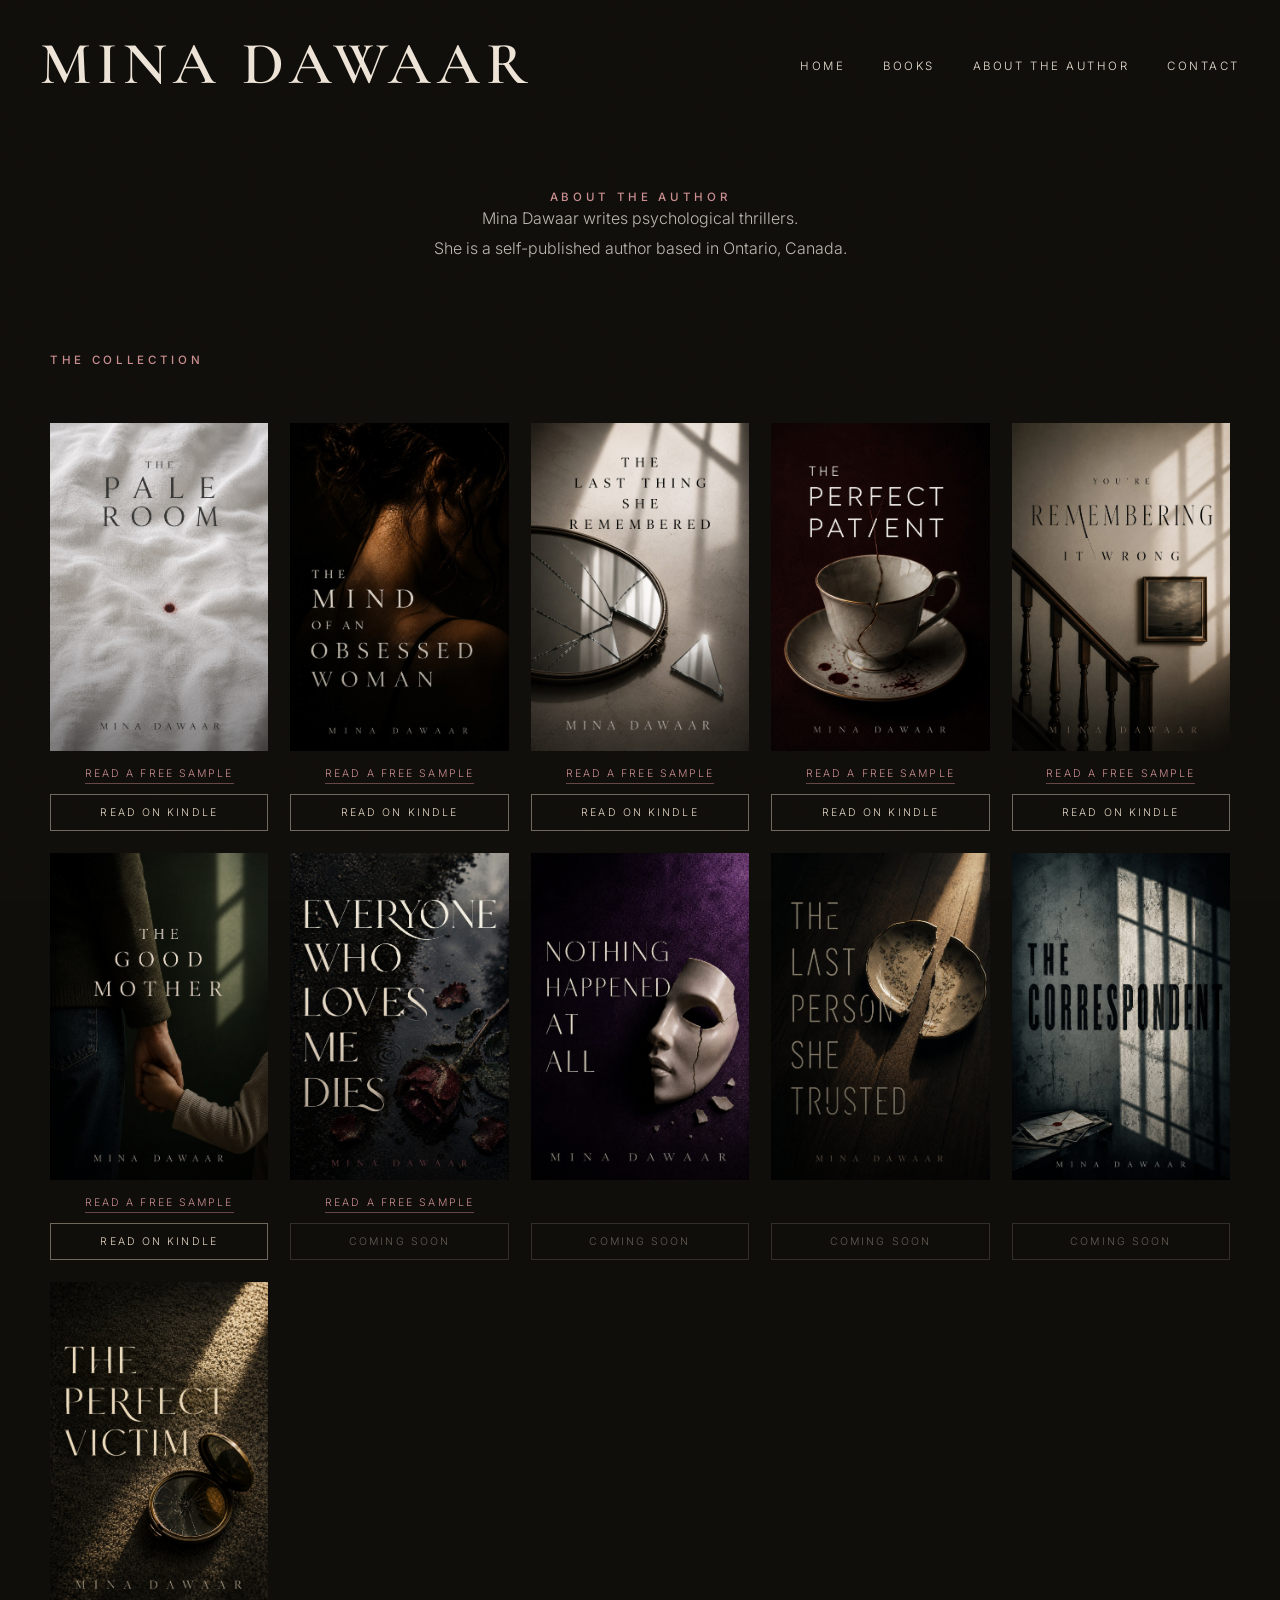
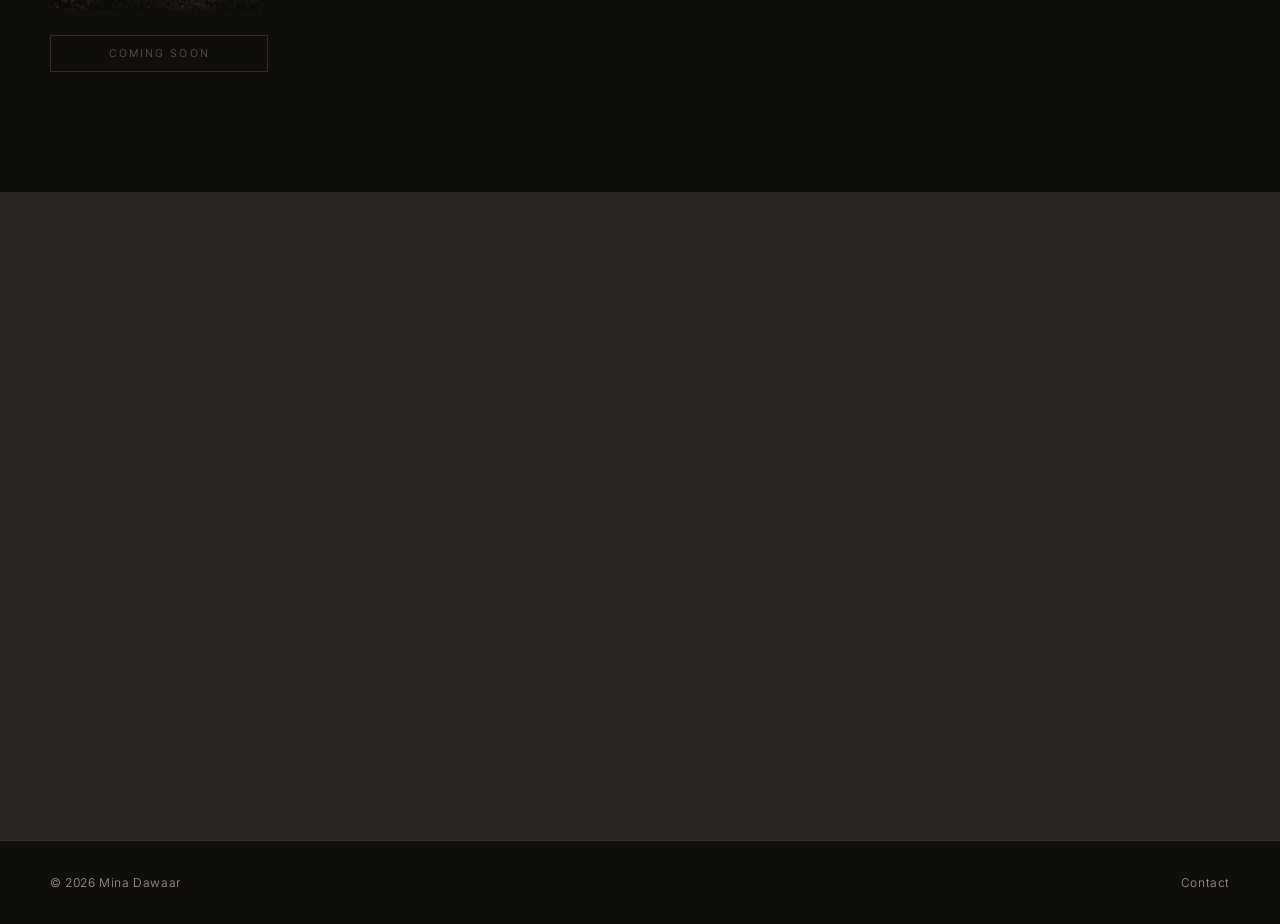
==== index.html @ c972fb3e "Add four coming-soon titles; keep the two gold covers apart at every width" ====
<!DOCTYPE html>
<html lang="en">
<head>
<meta charset="UTF-8">
<meta name="viewport" content="width=device-width, initial-scale=1.0">
<title>Mina Dawaar | Psychological Thriller Author, Ontario</title>
<meta name="description" content="Psychological thrillers and suspense by Mina Dawaar, based in Ontario, Canada. Read a free sample of every novel, on Kindle in the US and Canada.">
<meta name="robots" content="index, follow, max-snippet:-1, max-image-preview:large">
<link rel="canonical" href="https://www.minadawaar.com/">
<link rel="icon" type="image/png" href="favicon.png">
<meta name="geo.region" content="CA-ON">
<meta name="theme-color" content="#100E0B">

<meta property="og:type" content="website">
<meta property="og:site_name" content="Mina Dawaar">
<meta property="og:title" content="Mina Dawaar — Psychological Fiction">
<meta property="og:description" content="What happens when the mind becomes the least trustworthy place to live?">
<meta property="og:url" content="https://www.minadawaar.com/">
<meta property="og:locale" content="en_CA">
<meta property="og:locale:alternate" content="en_US">
<meta property="og:image" content="https://www.minadawaar.com/og-image.png">
<meta property="og:image:width" content="1200">
<meta property="og:image:height" content="630">

<meta name="twitter:card" content="summary_large_image">
<meta name="twitter:title" content="Mina Dawaar — Psychological Fiction">
<meta name="twitter:description" content="What happens when the mind becomes the least trustworthy place to live?">
<meta name="twitter:image" content="https://www.minadawaar.com/og-image.png">

<script type="application/ld+json">
{
  "@context": "https://schema.org",
  "@graph": [
    {
      "@type": "Person",
      "@id": "https://www.minadawaar.com/#author",
      "name": "Mina Dawaar",
      "url": "https://www.minadawaar.com/",
      "jobTitle": "Author",
      "description": "Mina Dawaar writes psychological thrillers. She is a self-published author based in Ontario, Canada.",
      "nationality": "Canadian",
      "homeLocation": {
        "@type": "Place",
        "name": "Ontario, Canada"
      },
      "workLocation": {
        "@type": "Place",
        "address": {
          "@type": "PostalAddress",
          "addressRegion": "Ontario",
          "addressCountry": "CA"
        }
      },
      "image": "https://www.minadawaar.com/og-image.png",
      "knowsAbout": [
        "Psychological fiction",
        "Literary suspense",
        "Domestic suspense"
      ],
      "address": {
        "@type": "PostalAddress",
        "addressRegion": "Ontario",
        "addressCountry": "CA"
      },
      "mainEntityOfPage": "https://www.minadawaar.com/"
    },
    {
      "@type": "WebSite",
      "@id": "https://www.minadawaar.com/#website",
      "name": "Mina Dawaar",
      "url": "https://www.minadawaar.com/",
      "author": {
        "@id": "https://www.minadawaar.com/#author"
      },
      "inLanguage": "en",
      "description": "The official site of Mina Dawaar, author of psychological thrillers and suspense, based in Ontario, Canada.",
      "publisher": {
        "@id": "https://www.minadawaar.com/#author"
      }
    },
    {
      "@type": "ItemList",
      "@id": "https://www.minadawaar.com/#collection",
      "name": "Novels by Mina Dawaar",
      "numberOfItems": 11,
      "itemListOrder": "https://schema.org/ItemListUnordered",
      "itemListElement": [
        {
          "@type": "ListItem",
          "position": 1,
          "item": {
            "@type": "Book",
            "name": "The Pale Room",
            "author": {
              "@id": "https://www.minadawaar.com/#author"
            },
            "genre": ["Psychological Thriller", "Suspense"],
            "inLanguage": "en",
            "image": "https://www.minadawaar.com/cover-pale-room.jpg",
            "@id": "https://www.minadawaar.com/pale-room.html",
            "url": "https://www.minadawaar.com/pale-room.html",
            "bookFormat": "https://schema.org/EBook",
            "offers": {
              "@type": "Offer",
              "url": "https://www.amazon.com/dp/B0H8XPJDCD",
              "price": "12.99",
              "priceCurrency": "USD",
              "availability": "https://schema.org/InStock",
    "eligibleRegion": [
      { "@type": "Country", "name": "US" },
      { "@type": "Country", "name": "CA" }
    ]
            },
            "workExample": {
              "@type": "Book",
              "@id": "https://www.minadawaar.com/sample-pale-room.html",
              "name": "The Pale Room: Free Sample",
              "url": "https://www.minadawaar.com/sample-pale-room.html",
              "isAccessibleForFree": true,
              "inLanguage": "en",
              "bookFormat": "https://schema.org/EBook"
            }
          }
        },
        {
          "@type": "ListItem",
          "position": 2,
          "item": {
            "@type": "Book",
            "name": "The Mind of an Obsessed Woman",
            "author": {
              "@id": "https://www.minadawaar.com/#author"
            },
            "genre": ["Psychological Thriller", "Suspense"],
            "inLanguage": "en",
            "image": "https://www.minadawaar.com/cover-mind-of-an-obsessed-woman.jpg",
            "url": "https://www.minadawaar.com/mind-of-an-obsessed-woman.html",
            "bookFormat": "https://schema.org/EBook",
            "offers": {
              "@type": "Offer",
              "url": "https://www.amazon.com/dp/B0HDKR1MTZ",
              "price": "12.99",
              "priceCurrency": "USD",
              "availability": "https://schema.org/InStock",
    "eligibleRegion": [
      { "@type": "Country", "name": "US" },
      { "@type": "Country", "name": "CA" }
    ]
            },
            "workExample": {
              "@type": "Book",
              "@id": "https://www.minadawaar.com/sample-mind-of-an-obsessed-woman.html",
              "name": "The Mind of an Obsessed Woman: Free Sample",
              "url": "https://www.minadawaar.com/sample-mind-of-an-obsessed-woman.html",
              "isAccessibleForFree": true,
              "inLanguage": "en",
              "bookFormat": "https://schema.org/EBook"
            },
            "@id": "https://www.minadawaar.com/mind-of-an-obsessed-woman.html"
          }
        },
        {
          "@type": "ListItem",
          "position": 3,
          "item": {
            "@type": "Book",
            "name": "The Last Thing She Remembered",
            "author": {
              "@id": "https://www.minadawaar.com/#author"
            },
            "genre": ["Psychological Thriller", "Suspense"],
            "inLanguage": "en",
            "image": "https://www.minadawaar.com/cover-last-thing-she-remembered.jpg",
            "@id": "https://www.minadawaar.com/last-thing-she-remembered.html",
            "url": "https://www.minadawaar.com/last-thing-she-remembered.html",
            "bookFormat": "https://schema.org/EBook",
            "offers": {
              "@type": "Offer",
              "url": "https://www.amazon.com/dp/B0HBZNNPG8",
              "price": "12.99",
              "priceCurrency": "USD",
              "availability": "https://schema.org/InStock",
    "eligibleRegion": [
      { "@type": "Country", "name": "US" },
      { "@type": "Country", "name": "CA" }
    ]
            },
            "workExample": {
              "@type": "Book",
              "@id": "https://www.minadawaar.com/sample-last-thing-she-remembered.html",
              "name": "The Last Thing She Remembered: Free Sample",
              "url": "https://www.minadawaar.com/sample-last-thing-she-remembered.html",
              "isAccessibleForFree": true,
              "inLanguage": "en",
              "bookFormat": "https://schema.org/EBook"
            }
          }
        },
        {
          "@type": "ListItem",
          "position": 4,
          "item": {
            "@type": "Book",
            "name": "The Perfect Patient",
            "author": {
              "@id": "https://www.minadawaar.com/#author"
            },
            "genre": ["Psychological Thriller", "Suspense"],
            "inLanguage": "en",
            "image": "https://www.minadawaar.com/cover-perfect-patient.jpg",
            "url": "https://www.minadawaar.com/sample-perfect-patient.html",
            "bookFormat": "https://schema.org/EBook",
            "offers": {
              "@type": "Offer",
              "url": "https://www.amazon.com/dp/B0HDY9771R",
              "price": "12.99",
              "priceCurrency": "USD",
              "availability": "https://schema.org/InStock",
    "eligibleRegion": [
      { "@type": "Country", "name": "US" },
      { "@type": "Country", "name": "CA" }
    ]
            },
            "workExample": {
              "@type": "Book",
              "name": "The Perfect Patient: Free Sample",
              "url": "https://www.minadawaar.com/sample-perfect-patient.html",
              "isAccessibleForFree": true,
              "inLanguage": "en",
              "bookFormat": "https://schema.org/EBook"
            },
            "@id": "https://www.minadawaar.com/sample-perfect-patient.html"
          }
        },
        {
          "@type": "ListItem",
          "position": 5,
          "item": {
            "@type": "Book",
            "name": "You're Remembering It Wrong",
            "author": {
              "@id": "https://www.minadawaar.com/#author"
            },
            "genre": ["Psychological Thriller", "Suspense"],
            "inLanguage": "en",
            "image": "https://www.minadawaar.com/cover-remembering-it-wrong.jpg",
            "url": "https://www.minadawaar.com/sample-remembering-it-wrong.html",
            "bookFormat": "https://schema.org/EBook",
            "offers": {
              "@type": "Offer",
              "url": "https://www.amazon.com/dp/B0HDV92RWH",
              "price": "12.99",
              "priceCurrency": "USD",
              "availability": "https://schema.org/InStock",
    "eligibleRegion": [
      { "@type": "Country", "name": "US" },
      { "@type": "Country", "name": "CA" }
    ]
            },
            "workExample": {
              "@type": "Book",
              "name": "You're Remembering It Wrong: Free Sample",
              "url": "https://www.minadawaar.com/sample-remembering-it-wrong.html",
              "isAccessibleForFree": true,
              "inLanguage": "en",
              "bookFormat": "https://schema.org/EBook"
            },
            "@id": "https://www.minadawaar.com/sample-remembering-it-wrong.html"
          }
        },
        {
          "@type": "ListItem",
          "position": 6,
          "item": {
            "@type": "Book",
            "name": "The Good Mother",
            "author": {
              "@id": "https://www.minadawaar.com/#author"
            },
            "genre": ["Psychological Thriller", "Suspense"],
            "inLanguage": "en",
            "image": "https://www.minadawaar.com/cover-good-mother.jpg",
            "url": "https://www.minadawaar.com/sample-good-mother.html",
            "bookFormat": "https://schema.org/EBook",
            "offers": {
              "@type": "Offer",
              "url": "https://www.amazon.com/dp/B0H7P4XV6W",
              "price": "12.99",
              "priceCurrency": "USD",
              "availability": "https://schema.org/InStock",
              "eligibleRegion": [
                { "@type": "Country", "name": "US" },
                { "@type": "Country", "name": "CA" }
              ]
            },
            "workExample": {
              "@type": "Book",
              "name": "The Good Mother: Free Sample",
              "url": "https://www.minadawaar.com/sample-good-mother.html",
              "isAccessibleForFree": true,
              "inLanguage": "en",
              "bookFormat": "https://schema.org/EBook"
            },
            "@id": "https://www.minadawaar.com/sample-good-mother.html"
          }
        },
        {
          "@type": "ListItem",
          "position": 7,
          "item": {
            "@type": "Book",
            "name": "Everyone Who Loves Me Dies",
            "author": {
              "@id": "https://www.minadawaar.com/#author"
            },
            "genre": ["Psychological Thriller", "Suspense"],
            "inLanguage": "en",
            "image": "https://www.minadawaar.com/cover-everyone-who-loves-me-dies.jpg",
            "url": "https://www.minadawaar.com/sample-everyone-who-loves-me-dies.html",
            "bookFormat": "https://schema.org/EBook",
            "workExample": {
              "@type": "Book",
              "name": "Everyone Who Loves Me Dies: Free Sample",
              "url": "https://www.minadawaar.com/sample-everyone-who-loves-me-dies.html",
              "isAccessibleForFree": true,
              "inLanguage": "en",
              "bookFormat": "https://schema.org/EBook"
            },
            "@id": "https://www.minadawaar.com/sample-everyone-who-loves-me-dies.html"
          }
        },
        {
          "@type": "ListItem",
          "position": 8,
          "item": {
            "@type": "Book",
            "name": "Nothing Happened at All",
            "author": {
              "@id": "https://www.minadawaar.com/#author"
            },
            "genre": ["Psychological Thriller", "Suspense"],
            "inLanguage": "en",
            "image": "https://www.minadawaar.com/cover-nothing-happened-at-all.jpg"
          }
        },
        {
          "@type": "ListItem",
          "position": 9,
          "item": {
            "@type": "Book",
            "name": "The Last Person She Trusted",
            "author": {
              "@id": "https://www.minadawaar.com/#author"
            },
            "genre": ["Psychological Thriller", "Suspense"],
            "inLanguage": "en",
            "image": "https://www.minadawaar.com/cover-last-person-she-trusted.jpg"
          }
        },
        {
          "@type": "ListItem",
          "position": 10,
          "item": {
            "@type": "Book",
            "name": "The Correspondent",
            "author": {
              "@id": "https://www.minadawaar.com/#author"
            },
            "genre": ["Psychological Thriller", "Suspense"],
            "inLanguage": "en",
            "image": "https://www.minadawaar.com/cover-correspondent.jpg"
          }
        },
        {
          "@type": "ListItem",
          "position": 11,
          "item": {
            "@type": "Book",
            "name": "The Perfect Victim",
            "author": {
              "@id": "https://www.minadawaar.com/#author"
            },
            "genre": ["Psychological Thriller", "Suspense"],
            "inLanguage": "en",
            "image": "https://www.minadawaar.com/cover-perfect-victim.jpg"
          }
        }
      ]
    }
  ]
}
</script>

<link rel="preload" as="image" href="hero-pale-room-texture.jpg">
<link rel="preload" as="image" href="cover-pale-room.jpg">
<link rel="stylesheet" href="style.css">
</head>
<body>
<div class="grain"></div>

<nav class="site-nav on-dark-top">
  <a href="#collection" class="nav-mark nav-mark-big">MINA DAWAAR</a>
  <ul class="nav-links">
    <li><a href="#collection">Home</a></li>
    <li><a href="#collection">Books</a></li>
    <li><a href="#about">About the Author</a></li>
    <li><a href="#contact">Contact</a></li>
  </ul>
  <button class="nav-toggle" aria-label="Open menu"><span></span></button>
</nav>

<h1 class="sr-only">Mina Dawaar — Psychological Fiction</h1>

<!-- ================= ABOUT ================= -->
<!-- ================= COLLECTION ================= -->
<section id="collection" class="collection">
  <div id="about" class="about-simple about-text on-dark reveal">
    <h2 class="eyebrow on-dark">About the Author</h2>
    <p class="bio-line">Mina Dawaar writes psychological thrillers.</p>
    <p class="bio-line">She is a self-published author based in Ontario, Canada.</p>
  </div>

  <div class="section-head reveal">
    <h2 class="eyebrow on-dark">The Collection</h2>
  </div>

  <div class="collection-grid">

    <div class="book-item reveal">
      <a href="sample-pale-room.html" class="book-card has-photo">
        <img src="cover-pale-room.jpg" alt="The Pale Room by Mina Dawaar" width="1023" height="1537">
      </a>
      <div class="card-actions">
        <a href="sample-pale-room.html" class="card-sample">Read a Free Sample</a>
        <a href="https://www.amazon.com/dp/B0H8XPJDCD" class="card-buy" target="_blank" rel="noopener">Read on Kindle</a>
      </div>
    </div>

    <div class="book-item reveal">
      <a href="sample-mind-of-an-obsessed-woman.html" class="book-card has-photo">
        <img loading="lazy" src="cover-mind-of-an-obsessed-woman.jpg" alt="The Mind of an Obsessed Woman by Mina Dawaar" width="1023" height="1537">
      </a>
      <div class="card-actions">
        <a href="sample-mind-of-an-obsessed-woman.html" class="card-sample">Read a Free Sample</a>
        <a href="https://www.amazon.com/dp/B0HDKR1MTZ" class="card-buy" target="_blank" rel="noopener">Read on Kindle</a>
      </div>
    </div>

    <div class="book-item reveal">
      <a href="sample-last-thing-she-remembered.html" class="book-card has-photo">
        <img loading="lazy" src="cover-last-thing-she-remembered.jpg" alt="The Last Thing She Remembered by Mina Dawaar" width="1024" height="1536">
      </a>
      <div class="card-actions">
        <a href="sample-last-thing-she-remembered.html" class="card-sample">Read a Free Sample</a>
        <a href="https://www.amazon.com/dp/B0HBZNNPG8" class="card-buy" target="_blank" rel="noopener">Read on Kindle</a>
      </div>
    </div>

    <div class="book-item reveal">
      <a href="sample-perfect-patient.html" class="book-card has-photo">
        <img loading="lazy" src="cover-perfect-patient.jpg" alt="The Perfect Patient by Mina Dawaar" width="1023" height="1537">
      </a>
      <div class="card-actions">
        <a href="sample-perfect-patient.html" class="card-sample">Read a Free Sample</a>
        <a href="https://www.amazon.com/dp/B0HDY9771R" class="card-buy" target="_blank" rel="noopener">Read on Kindle</a>
      </div>
    </div>

    <div class="book-item reveal">
      <a href="sample-remembering-it-wrong.html" class="book-card has-photo">
        <img loading="lazy" src="cover-remembering-it-wrong.jpg" alt="You&rsquo;re Remembering It Wrong by Mina Dawaar" width="1023" height="1537">
      </a>
      <div class="card-actions">
        <a href="sample-remembering-it-wrong.html" class="card-sample">Read a Free Sample</a>
        <a href="https://www.amazon.com/dp/B0HDV92RWH" class="card-buy" target="_blank" rel="noopener">Read on Kindle</a>
      </div>
    </div>

    <div class="book-item reveal">
      <a href="sample-good-mother.html" class="book-card has-photo">
        <img loading="lazy" src="cover-good-mother.jpg" alt="The Good Mother by Mina Dawaar" width="1023" height="1537">
      </a>
      <div class="card-actions">
        <a href="sample-good-mother.html" class="card-sample">Read a Free Sample</a>
        <a href="https://www.amazon.com/dp/B0H7P4XV6W" class="card-buy" target="_blank" rel="noopener">Read on Kindle</a>
      </div>
    </div>

    <div class="book-item reveal">
      <a href="sample-everyone-who-loves-me-dies.html" class="book-card has-photo">
        <img loading="lazy" src="cover-everyone-who-loves-me-dies.jpg" alt="Everyone Who Loves Me Dies by Mina Dawaar" width="1023" height="1537">
      </a>
      <div class="card-actions">
        <a href="sample-everyone-who-loves-me-dies.html" class="card-sample">Read a Free Sample</a>
        <span class="card-buy is-soon">Coming Soon</span>
      </div>
    </div>

    <div class="book-item reveal swap-b">
      <div class="book-card has-photo is-unreleased">
        <img loading="lazy" src="cover-nothing-happened-at-all.jpg" alt="Nothing Happened at All by Mina Dawaar" width="1023" height="1537">
      </div>
      <div class="card-actions">
        <span class="card-buy is-soon">Coming Soon</span>
      </div>
    </div>

    <div class="book-item reveal swap-a">
      <div class="book-card has-photo is-unreleased">
        <img loading="lazy" src="cover-last-person-she-trusted.jpg" alt="The Last Person She Trusted by Mina Dawaar" width="1023" height="1537">
      </div>
      <div class="card-actions">
        <span class="card-buy is-soon">Coming Soon</span>
      </div>
    </div>

    <div class="book-item reveal swap-c">
      <div class="book-card has-photo is-unreleased">
        <img loading="lazy" src="cover-correspondent.jpg" alt="The Correspondent by Mina Dawaar" width="1023" height="1537">
      </div>
      <div class="card-actions">
        <span class="card-buy is-soon">Coming Soon</span>
      </div>
    </div>

    <div class="book-item reveal swap-d">
      <div class="book-card has-photo is-unreleased">
        <img loading="lazy" src="cover-perfect-victim.jpg" alt="The Perfect Victim by Mina Dawaar" width="1023" height="1537">
      </div>
      <div class="card-actions">
        <span class="card-buy is-soon">Coming Soon</span>
      </div>
    </div>

  </div>
</section>


<!-- ================= STAY CLOSE / CONTACT ================= -->
<section id="contact" class="stay-close">
  <div class="stay-grid">

    <div class="stay-col reveal">
      <h2 class="eyebrow on-dark">Stay Close</h2>
      <p>Occasional letters. New releases. Early cover reveals. Behind-the-scenes glimpses into upcoming novels. No spam.</p>
      <form class="stay-form" action="https://formspree.io/f/xjgnavwo" method="POST">
        <input type="email" name="email" placeholder="Email address" autocomplete="email" required>
        <div class="stay-actions">
          <button type="submit" class="btn solid">Join the List</button>
        </div>
      </form>
      <p class="stay-confirm">You're on the list.</p>
    </div>

    <div class="stay-col reveal">
      <h2 class="eyebrow on-dark">Contact</h2>
      <p>This form is the only way to reach me. There is no email address, and no other channel.</p>
      <form class="contact-form" action="https://formspree.io/f/xjgnavwo" method="POST">
        <input type="text" name="name" placeholder="Name" autocomplete="name" required>
        <input type="email" name="email" placeholder="Email address" autocomplete="email" required>
        <textarea name="message" rows="4" placeholder="Message" required></textarea>
        <input type="hidden" name="_subject" value="Message from minadawaar.com">
        <input type="text" name="_gotcha" class="hp" tabindex="-1" autocomplete="off" aria-hidden="true">
        <div class="contact-actions">
          <button type="submit" class="btn solid">Send</button>
        </div>
      </form>
      <p class="contact-confirm">Message sent. Thank you.</p>
    </div>

  </div>
</section>

<!-- ================= FOOTER ================= -->
<footer class="site-footer">
  <div class="footer-inner">
    <span>© 2026 Mina Dawaar</span>
    <div class="footer-links">
      <a href="#contact">Contact</a>
    </div>
  </div>
</footer>

<script src="script.js"></script>
</body>
</html>
---- style.css ----
/* ==========================================================================
   MINA DAWAAR — house stylesheet
   A book has a light chapter and a dark chapter. This site reads the same way.
   ========================================================================== */

@import url('https://fonts.googleapis.com/css2?family=Cormorant+Garamond:ital,wght@0,400;0,500;0,600;1,400;1,500&family=Inter:wght@300;400;500;600&family=Petit+Formal+Script&display=swap');

:root{
  /* palette — retinted to match the reference mockup's sampled colors */
  --ivory:      #EDE3D6;
  --paper:      #F7F1E8;
  --bone:       #E2D5C2;
  --charcoal:   #2A2520;
  --soft-black: #100E0B;
  --burgundy:   #4A151A;
  --burgundy-deep: #2E0C0F;
  --ink:        #211D18;
  --ink-soft:   #4A4438;
  --rose-on-dark: #C98D8F;
  --line-on-light: rgba(33,29,24,0.14);
  --line-on-dark:  rgba(244,239,230,0.16);
  --ivory-soft: rgba(244,239,230,0.72);

  /* type */
  --f-display: 'Cormorant Garamond', Georgia, 'Times New Roman', serif;
  --f-body: 'Inter', -apple-system, BlinkMacSystemFont, sans-serif;
  --f-script: 'Petit Formal Script', cursive;

  --container: 1180px;
}

*{ box-sizing:border-box; }
html{ scroll-behavior:smooth; -webkit-text-size-adjust:100%; scroll-padding-top:104px; }
body{
  margin:0;
  background:var(--ivory);
  color:var(--ink);
  font-family:var(--f-body);
  font-weight:300;
  -webkit-font-smoothing:antialiased;
  overflow-x:hidden;
}
img{ max-width:100%; display:block; }
a{ color:inherit; text-decoration:none; }
button{ font-family:inherit; cursor:pointer; }
h1,h2,h3{ font-family:var(--f-display); font-weight:500; margin:0; }
p{ margin:0; }

/* film-grain, laid over everything at low opacity so light and dark
   sections share one skin rather than looking like flat color blocks */
.grain{
  pointer-events:none;
  position:fixed;
  inset:0;
  z-index:999;
  opacity:0.045;
  mix-blend-mode:overlay;
  background-image:url("data:image/svg+xml,%3Csvg xmlns='http://www.w3.org/2000/svg' width='180' height='180'%3E%3Cfilter id='n'%3E%3CfeTurbulence type='fractalNoise' baseFrequency='0.9' numOctaves='2' stitchTiles='stitch'/%3E%3C/filter%3E%3Crect width='100%25' height='100%25' filter='url(%23n)'/%3E%3C/svg%3E");
}

.container{ max-width:var(--container); margin:0 auto; padding:0 40px; }

.eyebrow{
  font-family:var(--f-body);
  font-size:11.5px;
  letter-spacing:0.32em;
  text-transform:uppercase;
  font-weight:500;
  color:var(--burgundy);
  margin:0;
}
.eyebrow.on-dark{ color:var(--rose-on-dark); }

/* ---------------------------------- nav ---------------------------------- */
.site-nav{
  position:fixed;
  top:0; left:0; right:0;
  z-index:500;
  display:flex;
  align-items:center;
  justify-content:space-between;
  padding:28px 40px;
  transition:padding .4s ease, background .4s ease, box-shadow .4s ease;
}
.site-nav.is-scrolled{
  padding:16px 40px;
  background:rgba(244,239,230,0.92);
  backdrop-filter:blur(6px);
  box-shadow:0 1px 0 var(--line-on-light);
}
.nav-toggle{ margin-left:24px; }
.nav-mark{
  font-family:var(--f-display);
  font-size:19px;
  letter-spacing:0.24em;
  font-weight:600;
  color:var(--burgundy);
  transition:color .4s ease;
  white-space:nowrap;
}
.site-nav.on-dark-top .nav-mark{ color:var(--ivory); }
.site-nav.on-dark-top.is-scrolled .nav-mark{ color:var(--burgundy); }
.nav-mark-big{ font-size:60px; letter-spacing:0.1em; }
.nav-links{
  display:flex;
  gap:38px;
  list-style:none;
  margin:0; padding:0;
}
.nav-links a{
  font-size:11.5px;
  letter-spacing:0.22em;
  text-transform:uppercase;
  color:var(--ink);
  position:relative;
  padding-bottom:4px;
  transition:color .4s ease;
}
.site-nav.on-dark-top .nav-links a{ color:var(--ivory); }
.site-nav.on-dark-top.is-scrolled .nav-links a{ color:var(--ink); }
.nav-links a::after{
  content:'';
  position:absolute; left:0; right:0; bottom:0;
  height:1px; background:var(--burgundy);
  transform:scaleX(0); transform-origin:left;
  transition:transform .35s ease;
}
.nav-links a:hover::after{ transform:scaleX(1); }
.nav-toggle{ display:none; background:none; border:0; width:44px; height:44px; position:relative; cursor:pointer; }
.nav-toggle span, .nav-toggle::before, .nav-toggle::after{
  content:''; position:absolute; left:50%; width:24px; height:1px; background:var(--ink); transform:translateX(-50%);
  transition:background .4s ease;
}
.nav-toggle::before{ top:16px; } .nav-toggle::after{ bottom:16px; }
.nav-toggle span{ top:50%; }
.site-nav.on-dark-top .nav-toggle span,
.site-nav.on-dark-top .nav-toggle::before,
.site-nav.on-dark-top .nav-toggle::after{ background:var(--ivory); }
.site-nav.on-dark-top.is-scrolled .nav-toggle span,
.site-nav.on-dark-top.is-scrolled .nav-toggle::before,
.site-nav.on-dark-top.is-scrolled .nav-toggle::after{ background:var(--ink); }

/* --------------------------------- hero ----------------------------------- */
.hero{
  min-height:100vh;
  display:flex;
  align-items:center;
  justify-content:center;
  text-align:center;
  position:relative;
  padding:160px 40px 120px;
  overflow:hidden;
  background:var(--ivory);
}
.hero-scene{
  position:absolute; inset:-6%;
  background-image:url('hero-pale-room-texture.jpg');
  background-size:cover;
  background-position:center;
  animation:heroDrift 44s ease-in-out infinite alternate;
  z-index:0;
}
@keyframes heroDrift{
  0%{ transform:scale(1) translate(0,0); }
  100%{ transform:scale(1.06) translate(-1.4%,-1%); }
}
.hero-spot{
  position:absolute; left:50%; top:56%;
  width:9px; height:9px; border-radius:50%;
  background:var(--burgundy);
  transform:translate(-50%,-50%) scale(0.4);
  opacity:0;
  box-shadow:0 0 14px 2px rgba(74,21,26,0.25);
  animation:heroSpotIn 2.2s ease-out 2.6s forwards;
  z-index:1;
}
@keyframes heroSpotIn{
  0%{ opacity:0; transform:translate(-50%,-50%) scale(0.4); }
  65%{ opacity:1; transform:translate(-50%,-50%) scale(1.15); }
  100%{ opacity:1; transform:translate(-50%,-50%) scale(1); }
}
.hero-inner{ position:relative; z-index:2; max-width:var(--container); margin:0 auto; width:100%; }
.hero-title{
  display:block;
  margin:0;
  font-family:var(--f-display); font-weight:500;
  font-size:clamp(40px,6.4vw,84px);
  letter-spacing:0.05em; text-transform:uppercase;
  color:var(--ink);
}
.hero-cta{
  position:absolute;
  left:50%; bottom:56px;
  transform:translateX(-50%);
  z-index:2;
}
.btn{
  display:inline-flex;
  align-items:center;
  gap:10px;
  padding:15px 30px;
  font-size:11.5px;
  letter-spacing:0.22em;
  text-transform:uppercase;
  font-weight:500;
  border:1px solid var(--ink);
  color:var(--ink);
  transition:background .3s ease, color .3s ease, border-color .3s ease;
}
.btn:hover{ background:var(--ink); color:var(--ivory); }
.btn.solid{ background:var(--burgundy); border-color:var(--burgundy); color:var(--paper); }
.btn.solid:hover{ background:var(--burgundy-deep); border-color:var(--burgundy-deep); color:var(--paper); }
.btn.on-dark{ border-color:var(--ivory-soft); color:var(--ivory); }

/* Outline buttons default to ink on ink, which disappears inside the dark book
   and reader panels. Anything unfilled in those sections gets the light edge. */
.book-intro .btn:not(.solid),
.end-page .btn:not(.solid){ border-color:var(--ivory-soft); color:var(--ivory); }
.book-intro .btn:not(.solid):hover,
.end-page .btn:not(.solid):hover{ background:var(--ivory); color:var(--soft-black); border-color:var(--ivory); }
.btn.on-dark:hover{ background:var(--ivory); color:var(--soft-black); }

.scroll-cue{
  position:absolute;
  left:50%;
  bottom:48px;
  transform:translateX(-50%);
  display:flex;
  flex-direction:column;
  align-items:center;
  gap:10px;
  font-size:10.5px;
  letter-spacing:0.28em;
  text-transform:uppercase;
  color:var(--ink-soft);
}
.scroll-cue .arrow{ animation:driftDown 2.6s ease-in-out infinite; }
@keyframes driftDown{ 0%,100%{ transform:translateY(0); opacity:.55; } 50%{ transform:translateY(7px); opacity:1; } }

/* ------------------------------ featured novel ----------------------------- */
.featured{
  background:var(--bone);
  padding:130px 40px;
  position:relative;
  overflow:hidden;
}
.featured-wordmark{
  position:absolute;
  left:50%;
  top:50%;
  transform:translate(-50%,-50%);
  writing-mode:horizontal-tb;
  font-family:var(--f-display);
  font-weight:600;
  font-size:clamp(60px,13vw,190px);
  letter-spacing:0.02em;
  text-transform:uppercase;
  color:transparent;
  -webkit-text-stroke:1.5px rgba(33,29,24,0.4);
  text-stroke:1.5px rgba(33,29,24,0.4);
  white-space:nowrap;
  line-height:1;
  pointer-events:none;
  z-index:0;
}
.featured-grid .book-cover{
  transform:rotate(-2.5deg);
  transition:transform .5s ease;
}
.featured-grid:hover .book-cover{ transform:rotate(-1deg) scale(1.01); }
.featured-grid{
  position:relative;
  z-index:1;
  max-width:var(--container);
  margin:0 auto;
  display:grid;
  grid-template-columns:1fr 0.82fr;
  gap:100px;
  align-items:center;
}
.featured-text h2{
  font-size:clamp(48px,6.4vw,88px);
  letter-spacing:0.01em;
  line-height:0.98;
  margin:14px 0 30px;
  color:var(--ink);
}
.featured-text p.hook{
  font-size:17px;
  line-height:1.8;
  color:var(--ink-soft);
  max-width:44ch;
  margin-bottom:38px;
}
.featured-actions{ display:flex; gap:16px; flex-wrap:wrap; }

.book-cover{
  aspect-ratio:2/3;
  position:relative;
  background:var(--paper);
  box-shadow:0 30px 60px -20px rgba(20,17,12,0.35), 0 2px 0 rgba(20,17,12,0.08);
  display:flex;
  flex-direction:column;
  justify-content:space-between;
  padding:11% 9%;
  overflow:hidden;
}
.book-cover .cover-eyebrow{
  font-size:10px; letter-spacing:0.3em; text-transform:uppercase; color:var(--ink-soft); text-align:center;
}
.book-cover .cover-title{
  font-family:var(--f-display);
  text-transform:uppercase;
  letter-spacing:0.09em;
  text-align:center;
  font-weight:500;
  line-height:1.18;
}
.book-cover .cover-author{
  text-align:center;
  font-size:11px;
  letter-spacing:0.3em;
  text-transform:uppercase;
  color:var(--ink-soft);
}
.cover-large .cover-title{ font-size:clamp(28px,3.4vw,40px); }

/* covers that use a real photographed image instead of the CSS mockup */
.book-cover.has-photo{ padding:0; }
.book-cover.has-photo img{ width:100%; height:100%; object-fit:cover; display:block; }
.book-card.has-photo{ padding:0; background:none; }
.book-card.has-photo img{ position:absolute; inset:0; width:100%; height:100%; object-fit:cover; z-index:0; }
.cover-mark{
  position:absolute;
  border-radius:50%;
  background:var(--burgundy);
  filter:blur(0.2px);
  z-index:2;
}

/* the ten covers — each a different quiet tone, none of them primary-colored */
.tone-a{ background:#EDE5D5; color:#241F19; }
.tone-b{ background:#31403D; color:#EAE2D2; }
.tone-c{ background:#4A4136; color:#EAE2D2; }
.tone-d{ background:#212832; color:#EAE2D2; }
.tone-e{ background:#393A2A; color:#EAE2D2; }
.tone-f{ background:#3B2123; color:#EAE2D2; }
.tone-g{ background:#26241E; color:#EAE2D2; }
.tone-a .cover-author, .tone-a .cover-eyebrow{ color:#5b5142; }
.tone-b .cover-author, .tone-b .cover-eyebrow,
.tone-c .cover-author, .tone-c .cover-eyebrow,
.tone-d .cover-author, .tone-d .cover-eyebrow,
.tone-e .cover-author, .tone-e .cover-eyebrow,
.tone-f .cover-author, .tone-f .cover-eyebrow,
.tone-g .cover-author, .tone-g .cover-eyebrow{ color:rgba(234,226,210,0.62); }

/* --------------------------------- collection ------------------------------- */
.collection{
  background:var(--soft-black);
  color:var(--ivory);
  padding:130px 40px 120px;
}
.section-head{ max-width:var(--container); margin:0 auto 56px; }
.collection-grid{
  max-width:var(--container);
  margin:0 auto;
  display:grid;
  grid-template-columns:repeat(5, 1fr);
  gap:22px;
}
.book-item{ display:flex; flex-direction:column; }
.book-card{
  position:relative;
  display:block;
  aspect-ratio:2/3;
  overflow:hidden;
  cursor:pointer;
  padding:14% 10%;
  display:flex;
  flex-direction:column;
  justify-content:space-between;
  transition:transform .5s cubic-bezier(.2,.7,.2,1);
}
.book-card:hover{ transform:translateY(-6px); }
.book-card .cover-title{ font-size:clamp(15px,1.5vw,19px); color:inherit; }
.book-card .cover-author{ color:inherit; opacity:.68; }
.book-card .card-face{ position:relative; z-index:2; height:100%; display:flex; flex-direction:column; justify-content:space-between; transition:opacity .4s ease, transform .4s ease; }
.book-card:hover .card-face{ opacity:0; transform:translateY(-6px); }
.book-card::before{
  content:''; position:absolute; inset:0; z-index:1;
  background:linear-gradient(180deg, rgba(0,0,0,0) 55%, rgba(0,0,0,0.38) 100%);
}
.collection-note{
  max-width:var(--container);
  margin:56px auto 0;
  font-family:var(--f-display);
  font-style:italic;
  font-size:16px;
  color:rgba(244,239,230,0.55);
}

/* mark variants — the one small wrong thing, one per cover */
.mark-dot{ width:7px; height:7px; }
.mark-thread{ width:1px; height:34px; border-radius:0; opacity:.85; }
.mark-fold{ width:18px; height:18px; border-radius:0; clip-path:polygon(100% 0, 0 0, 100% 100%); opacity:.55; }
.mark-tear{ width:10px; height:2px; border-radius:1px; }
.mark-crack{ width:1px; height:46px; border-radius:0; transform:rotate(11deg); }

/* -------------------------------- about ----------------------------------- */
.about{
  background:var(--ivory);
  padding:110px 40px;
  min-height:90vh;
  display:flex;
  align-items:center;
}
.about-simple{
  max-width:640px;
  margin:0 auto;
  text-align:center;
}
.about-simple.on-dark{ margin-top:60px; margin-bottom:90px; }
.about-simple .signature{ margin-top:6px; }
.about-simple.on-dark p{ color:rgba(244,239,230,0.75); }
.about-simple.on-dark .location{ color:rgba(244,239,230,0.55); }
.about-grid{
  max-width:var(--container);
  margin:0 auto;
  display:grid;
  grid-template-columns:0.78fr 1fr;
  gap:100px;
  align-items:center;
}
.about-panel{
  aspect-ratio:4/5;
  background:var(--bone);
  position:relative;
  overflow:hidden;
}
.about-text p{
  font-size:16px;
  line-height:1.85;
  color:var(--ink-soft);
  margin:0 auto 22px;
  max-width:48ch;
}
.about-text .lead-line{
  font-family:var(--f-display);
  font-size:clamp(24px,2.6vw,32px);
  color:var(--ink);
  line-height:1.35;
  margin:18px auto 30px;
  max-width:20ch;
}
.about-text .ask{
  font-family:var(--f-display);
  font-style:italic;
  font-size:19px;
  color:var(--ink);
  margin-bottom:30px;
}
.signature{
  font-family:var(--f-script);
  font-size:34px;
  color:var(--burgundy);
  margin-bottom:2px;
}
.about-text .location{
  font-size:12.5px;
  letter-spacing:0.1em;
  color:var(--ink-soft);
}

/* ------------------------------- stay close --------------------------------- */
.stay-close{
  background:var(--charcoal);
  color:var(--ivory);
}
.stay-grid{
  max-width:1060px;
  margin:0 auto;
  padding:90px 40px;
  display:grid;
  grid-template-columns:1fr 1fr;
  gap:0 70px;
  align-items:start;
}
.stay-col + .stay-col{
  border-left:1px solid var(--line-on-dark);
  padding-left:70px;
}
.stay-col p{
  font-size:16px;
  line-height:1.85;
  color:rgba(244,239,230,0.7);
  max-width:38ch;
  margin:20px 0 40px;
}
.stay-form{ display:flex; gap:0; }
.stay-form input{
  flex:1;
  min-width:0;
  background:transparent;
  border:none;
  border-bottom:1px solid var(--line-on-dark);
  color:var(--ivory);
  font-family:var(--f-body);
  font-size:15px;
  padding:14px 4px;
}
.stay-form input::placeholder{ color:rgba(244,239,230,0.4); }
.stay-form input:focus{ outline:none; border-color:var(--ivory); }
.stay-actions{ margin-top:26px; }
.stay-confirm{ font-size:13px; letter-spacing:0.08em; color:var(--rose-on-dark); margin-top:18px; display:none; }
.stay-panel{
  position:relative;
  background:
    repeating-linear-gradient(100deg, rgba(244,239,230,0.05) 0px, rgba(244,239,230,0.05) 1px, transparent 1px, transparent 26px),
    radial-gradient(ellipse 70% 60% at 30% 20%, rgba(244,239,230,0.10), transparent 60%),
    var(--soft-black);
  overflow:hidden;
}

/* --------------------------------- footer ----------------------------------- */
.site-footer{
  background:var(--soft-black);
  color:rgba(244,239,230,0.65);
  padding:34px 40px;
  border-top:1px solid var(--line-on-dark);
}
.footer-inner{
  max-width:var(--container);
  margin:0 auto;
  display:flex;
  align-items:center;
  justify-content:space-between;
  gap:20px;
  flex-wrap:wrap;
  font-size:12px;
  letter-spacing:0.05em;
}
.footer-links{ display:flex; gap:26px; list-style:none; margin:0; padding:0; flex-wrap:wrap; }
.footer-links a:hover{ color:var(--ivory); }
.footer-social{ display:flex; gap:16px; }
.footer-social a{
  width:30px; height:30px;
  display:flex; align-items:center; justify-content:center;
  border:1px solid var(--line-on-dark);
  border-radius:50%;
  transition:border-color .3s ease, color .3s ease;
}
.footer-social a:hover{ border-color:var(--ivory); color:var(--ivory); }
.footer-social svg{ width:13px; height:13px; }

/* ------------------------------ reveal-on-scroll ----------------------------- */
.reveal{ opacity:0; transform:translateY(22px); transition:opacity .8s ease, transform .8s ease; }
.reveal.is-visible{ opacity:1; transform:translateY(0); }

/* ------------------------------------ book page ------------------------------ */
.sr-only{
  position:absolute; width:1px; height:1px; padding:0; margin:-1px;
  overflow:hidden; clip:rect(0,0,0,0); white-space:nowrap; border:0;
}
.book-hero-banner{
  min-height:100vh;
  background-image:url('cover-pale-room.jpg');
  background-size:cover;
  background-position:center 15%;
  position:relative;
}

.book-intro{ background:var(--soft-black); padding:110px 40px; }
.book-intro-inner{ max-width:1060px; margin:0 auto; display:flex; gap:60px; align-items:center; }
.book-intro-text{ flex:1 1 auto; min-width:0; }
.book-intro-cover{ flex:0 0 300px; }
.book-intro-cover img{ width:100%; height:auto; display:block; border-radius:3px; box-shadow:0 24px 60px rgba(0,0,0,0.55); }
@media (max-width:820px){
  .book-intro-inner{ flex-direction:column; align-items:flex-start; gap:36px; }
  .book-intro-cover{ order:-1; flex:0 0 auto; max-width:220px; }
}
.back-link{
  font-size:11.5px;
  letter-spacing:0.2em;
  text-transform:uppercase;
  color:rgba(244,239,230,0.65);
  display:inline-block;
  margin-bottom:26px;
}
.book-title-visible{
  font-family:var(--f-display);
  font-weight:500;
  font-size:clamp(36px,4.6vw,56px);
  letter-spacing:0.01em;
  color:var(--ivory);
  margin:14px 0 20px;
}
.book-hook{
  font-family:var(--f-display);
  font-style:italic;
  font-size:20px;
  color:#C98D8F;
  margin-bottom:34px;
}
.book-synopsis p{ font-size:16px; line-height:1.85; color:rgba(244,239,230,0.75); margin-bottom:20px; max-width:56ch; }
.book-actions{ display:flex; gap:16px; margin-top:36px; flex-wrap:wrap; }

.book-section{ background:var(--soft-black); max-width:none; margin:0; padding:70px 40px; }
.book-section > *{ max-width:var(--container); margin-left:auto; margin-right:auto; }
.book-section h3{
  font-size:11.5px; letter-spacing:0.28em; text-transform:uppercase;
  color:#C98D8F; margin-bottom:24px;
}
.content-notes p{ font-size:15px; line-height:1.8; color:rgba(244,239,230,0.75); max-width:64ch; }
.praise-placeholder{
  border:1px solid var(--line-on-dark);
  padding:40px;
  font-family:var(--f-display);
  font-style:italic;
  color:rgba(244,239,230,0.75);
  font-size:16px;
  max-width:64ch;
}
.related-grid{ display:grid; grid-template-columns:repeat(3,1fr); gap:24px; max-width:640px; }
.related-card{
  position:relative; display:block; aspect-ratio:2/3; overflow:hidden;
  box-shadow:0 18px 34px -16px rgba(0,0,0,0.5);
  transition:transform .4s ease;
}
.related-card:hover{ transform:translateY(-4px); }
.related-card img{ width:100%; height:100%; object-fit:cover; display:block; }
.related-card .related-tag{
  position:absolute; left:0; right:0; bottom:0;
  padding:10px 8%;
  font-size:9.5px; letter-spacing:0.2em; text-transform:uppercase;
  color:var(--ivory);
  background:linear-gradient(0deg, rgba(10,9,7,0.75), transparent);
  text-align:center;
}

/* ------------------------------------- responsive ----------------------------------- */
@media (max-width: 980px){
  .featured-grid, .about-grid{ grid-template-columns:1fr; gap:56px; }
  .featured-grid{ direction:ltr; }
  .featured .book-cover{ max-width:320px; margin:0 auto; }
  .collection-grid{ grid-template-columns:repeat(3,1fr); }
  .related-grid{ grid-template-columns:repeat(3,1fr); }
}
@media (max-width: 1100px){
  .nav-mark-big{ font-size:38px; letter-spacing:0.08em; }
  .nav-links{
    position:fixed; top:0; right:0; height:100vh; height:100svh; width:72%;
    background:var(--ivory); flex-direction:column; justify-content:center;
    align-items:flex-start; gap:12px; padding:0 40px;
    transform:translateX(100%); transition:transform .4s ease;
    box-shadow:-10px 0 30px rgba(0,0,0,0.12);
  }
  .nav-links a{ padding:12px 0; font-size:13px; color:var(--ink) !important; }
  .nav-links.is-open{ transform:translateX(0); }
  .nav-toggle{ display:block; }
}
@media (max-width: 640px){
  .container, .hero, .featured, .collection, .about, .book-hero-banner, .book-intro, .book-section{ padding-left:22px; padding-right:22px; }
  .site-nav{ padding-left:20px; padding-right:20px; }
  .site-nav.is-scrolled{ padding-left:20px; padding-right:20px; }
  .nav-mark-big{ font-size:20px; letter-spacing:0.1em; }
  .collection-grid{ grid-template-columns:repeat(2,1fr); gap:14px; }
  .stay-grid{ padding:80px 22px; }
  .related-grid{ grid-template-columns:repeat(3,1fr); gap:12px; }
  .footer-inner{ flex-direction:column; align-items:flex-start; }
}

@media (prefers-reduced-motion: reduce){
  *{ animation-duration:0.001ms !important; transition-duration:0.001ms !important; scroll-behavior:auto !important; }
}

/* Content warning line on book pages */
.content-warning{
  font-size:13px;
  line-height:1.6;
  font-style:italic;
  color:rgba(244,239,230,0.45);
  margin-top:28px;
  letter-spacing:0.02em;
}

/* ---- Sample reader (page-turn) ---- */
.reader{ background:var(--soft-black); padding:100px 24px 74px; min-height:100vh; min-height:100svh; }
.reader-head{ max-width:680px; margin:0 auto 26px; text-align:center; }
.reader-head .back-link{ display:inline-block; margin-bottom:14px; }

.book{ position:relative; max-width:680px; margin:0 auto; }
.book-page{
  position:relative;
  height:min(70vh,600px);
  padding:46px clamp(24px,5vw,56px);
  background:#141210;
  border:1px solid rgba(244,239,230,0.10);
  border-radius:4px;
  box-shadow:0 30px 70px rgba(0,0,0,0.55), inset 0 0 70px rgba(0,0,0,0.30);
  overflow:hidden;
}
.book-page::after{
  content:""; position:absolute; top:0; bottom:0; left:0; width:26px;
  background:linear-gradient(90deg, rgba(0,0,0,0.32), transparent);
  pointer-events:none;
}
.book-page .chapter-heading{ font-family:var(--f-display); font-weight:500; text-align:center; color:var(--ivory); font-size:clamp(20px,2.4vw,26px); margin:6px 0 28px; letter-spacing:0.03em; }
.book-page p{ font-size:16.5px; line-height:1.8; color:rgba(244,239,230,0.84); margin:0 0 18px; }
.book-page p:last-child{ margin-bottom:0; }
.book-page p.msg{ color:rgba(244,239,230,0.6); border-left:2px solid rgba(201,141,143,0.5); padding-left:14px; margin:0 0 11px 4px; font-size:15px; }

.book-page.turn-next{ animation:turnNext .40s ease; }
.book-page.turn-prev{ animation:turnPrev .40s ease; }
@keyframes turnNext{ from{ opacity:0; transform:translateX(30px); } to{ opacity:1; transform:none; } }
@keyframes turnPrev{ from{ opacity:0; transform:translateX(-30px); } to{ opacity:1; transform:none; } }

.reader-controls{ max-width:680px; margin:24px auto 0; display:flex; align-items:center; justify-content:space-between; gap:18px; }
.pager{ background:none; border:1px solid rgba(244,239,230,0.25); color:var(--ivory); width:46px; height:46px; border-radius:50%; font-size:22px; line-height:1; cursor:pointer; transition:background .2s,border-color .2s; }
.pager:hover:not(:disabled){ background:rgba(244,239,230,0.08); border-color:rgba(244,239,230,0.5); }
.pager:disabled{ opacity:0.28; cursor:default; }
.reader-progress{ font-size:12px; letter-spacing:0.2em; color:rgba(244,239,230,0.55); }
.reader-progress .sep{ opacity:0.5; margin:0 4px; }
.reader-hint{ max-width:680px; margin:16px auto 0; text-align:center; font-size:11.5px; letter-spacing:0.12em; text-transform:uppercase; color:rgba(244,239,230,0.35); }

.end-page{ display:flex; flex-direction:column; justify-content:center; align-items:center; height:100%; text-align:center; }
.end-page p{ font-style:italic; color:rgba(244,239,230,0.7); margin-bottom:28px; font-size:17px; }
.end-page .book-actions{ justify-content:center; }

@media (max-width:820px){
  .reader{ padding:84px 16px 60px; }
  .book-page{ height:66vh; padding:34px 22px; }
}

/* ------------------------------- mobile / touch ----------------------------- */

/* Sample reader. These were previously inline on each generated sample page;
   they live here so there is one place to tune them. */
.reader .book-page{ height:auto; min-height:min(70vh,600px); overflow:visible; }
.reader .book-page[hidden]{ display:none; }
.reader-controls .pager{ flex:0 0 auto; }

@media (max-width:820px){
  /* let a short page be short rather than leaving half a screen of empty paper */
  .reader .book-page{ min-height:auto; }
  .reader .book-page p{ font-size:17px; line-height:1.75; }
  /* forty-five pages is a lot of scrolling back to the arrows */
  .reader-controls{
    position:sticky; bottom:10px; z-index:20;
    padding:10px 14px; border-radius:40px;
    background:rgba(16,14,11,0.88);
    backdrop-filter:blur(6px);
    -webkit-backdrop-filter:blur(6px);
    border:1px solid rgba(244,239,230,0.10);
  }
  .reader-hint{ display:none; }
}

@media (hover:none){
  .book-card:hover{ transform:none; }
  .book-card:hover .card-face{ opacity:1; transform:none; }
  .related-card:hover{ transform:none; }
}

@media (max-width:640px){
  .reader{ padding-left:16px; padding-right:16px; }
  .book-actions{ flex-direction:column; align-items:stretch; }
  .book-actions .btn{ text-align:center; }
}

/* --------------------------------- contact ---------------------------------- */
.contact-form input[type="text"],
.contact-form input[type="email"],
.contact-form textarea{
  width:100%;
  background:transparent;
  border:none;
  border-bottom:1px solid var(--line-on-dark);
  color:var(--ivory);
  font-family:var(--f-body);
  font-weight:300;
  font-size:15px;
  padding:14px 4px;
  margin-bottom:16px;
  border-radius:0;
  -webkit-appearance:none;
}
.contact-form textarea{ resize:vertical; line-height:1.7; min-height:104px; }
.contact-form ::placeholder{ color:rgba(244,239,230,0.4); }
.contact-form input:focus,
.contact-form textarea:focus{ outline:none; border-color:var(--ivory); }
.contact-form .hp{ position:absolute; left:-9999px; width:1px; height:1px; opacity:0; }
.contact-actions{ margin-top:10px; }
.contact-confirm{
  font-size:13px;
  letter-spacing:0.08em;
  color:var(--rose-on-dark);
  margin-top:18px;
  display:none;
}

@media (max-width:860px){
  .stay-grid{
    grid-template-columns:1fr;
    gap:56px;
    padding:74px 24px;
    max-width:520px;
  }
  .stay-col + .stay-col{
    border-left:none;
    border-top:1px solid var(--line-on-dark);
    padding-left:0;
    padding-top:56px;
  }
  .contact-form input[type="text"],
  .contact-form input[type="email"],
  .contact-form textarea,
  .stay-form input{ font-size:16px; }
}

.book-page p.scene-break{
  text-align:center;
  letter-spacing:0.6em;
  color:rgba(244,239,230,0.35);
  margin:22px 0 22px;
  font-size:13px;
}

/* ------------------------------ collection actions ---------------------------- */
.card-actions{
  display:flex;
  flex-direction:column;
  align-items:center;
  gap:10px;
  padding-top:16px;
  margin-top:auto;
}
.card-sample{
  font-family:var(--f-body);
  font-size:10.5px;
  letter-spacing:0.2em;
  text-transform:uppercase;
  color:var(--rose-on-dark);
  text-decoration:none;
  border-bottom:1px solid rgba(201,141,143,0.45);
  padding-bottom:3px;
  transition:color .3s ease, border-color .3s ease;
}
.card-sample:hover{ color:var(--ivory); border-color:var(--ivory); }
.card-buy{
  display:block;
  width:100%;
  text-align:center;
  font-family:var(--f-body);
  font-size:10.5px;
  letter-spacing:0.2em;
  text-transform:uppercase;
  color:var(--bone);
  text-decoration:none;
  border:1px solid rgba(226,213,194,0.45);
  padding:11px 8px;
  transition:background .35s ease, color .35s ease, border-color .35s ease;
}
.card-buy:hover{ background:var(--bone); color:var(--soft-black); border-color:var(--bone); }
.card-buy.is-soon{
  color:rgba(226,213,194,0.4);
  border-color:rgba(226,213,194,0.16);
  cursor:default;
}
.card-buy.is-soon:hover{ background:none; color:rgba(226,213,194,0.4); border-color:rgba(226,213,194,0.16); }

@media (max-width:900px){
  .card-sample, .card-buy{ font-size:9.5px; letter-spacing:0.14em; }
  .card-buy{ padding:10px 4px; }
}

/* About: two lines, one size, centred, no caption treatment */
.about-simple .bio-line{
  font-size:16px;
  line-height:1.85;
  letter-spacing:0;
  text-align:center;
  margin:0 auto;
  max-width:48ch;
}
.about-simple.on-dark .bio-line{ color:rgba(244,239,230,0.75); }

/* five covers read better in one row than three-plus-two */
.related-grid-wide{ grid-template-columns:repeat(5,1fr); max-width:760px; gap:16px; }
@media (max-width:900px){ .related-grid-wide{ grid-template-columns:repeat(3,1fr); gap:14px; } }
@media (max-width:520px){ .related-grid-wide{ grid-template-columns:repeat(2,1fr); gap:12px; } }

/* ------------------------------ mobile fixes -------------------------------- */
/* the fixed nav was covering whatever an anchor link landed on */
@media (max-width:860px){ html{ scroll-padding-top:88px; } }
@media (max-width:640px){ html{ scroll-padding-top:76px; } }

/* an anchor jump can land past the reveal observer, leaving a blank section */
#about.reveal{ opacity:1; transform:none; }

@media (max-width:640px){
  /* two per row means the buttons get narrow: give them room to breathe */
  .card-actions{ gap:8px; padding-top:12px; }
  .card-sample{ font-size:9px; letter-spacing:0.1em; }
  .card-buy{ font-size:9px; letter-spacing:0.1em; padding:9px 3px; }
  .about-simple .bio-line{ font-size:15px; line-height:1.8; }
  .related-grid-wide{ gap:10px; }
  .reader-hint{ font-size:11px; }
}

/* nothing interactive should be under the 44px touch target minimum */
@media (hover:none){
  .card-sample{ display:inline-block; padding:6px 2px; }
  .pager{ min-width:44px; min-height:44px; }
  .nav-links a{ padding:6px 0; display:inline-block; }
}

/* covers with no sample yet: no link, and the action row keeps its height so
   every card in a row still lines up at the bottom */
.book-card.is-unreleased{ cursor:default; }
.card-actions{ min-height:62px; justify-content:flex-end; }
@media (max-width:640px){ .card-actions{ min-height:54px; } }

/* At two columns these two covers would sit one directly above the other, and
   they read as the same image at a glance. Swap the pair on phones only.
   Items sharing an order value keep their source order. */
@media (max-width:640px){
  .book-item{ order:1; }
  .swap-a{ order:2; }   /* The Last Person She Trusted */
  .swap-b{ order:3; }   /* Nothing Happened at All */
  .swap-c{ order:4; }   /* The Correspondent */
  .swap-d{ order:5; }   /* The Perfect Victim */
}
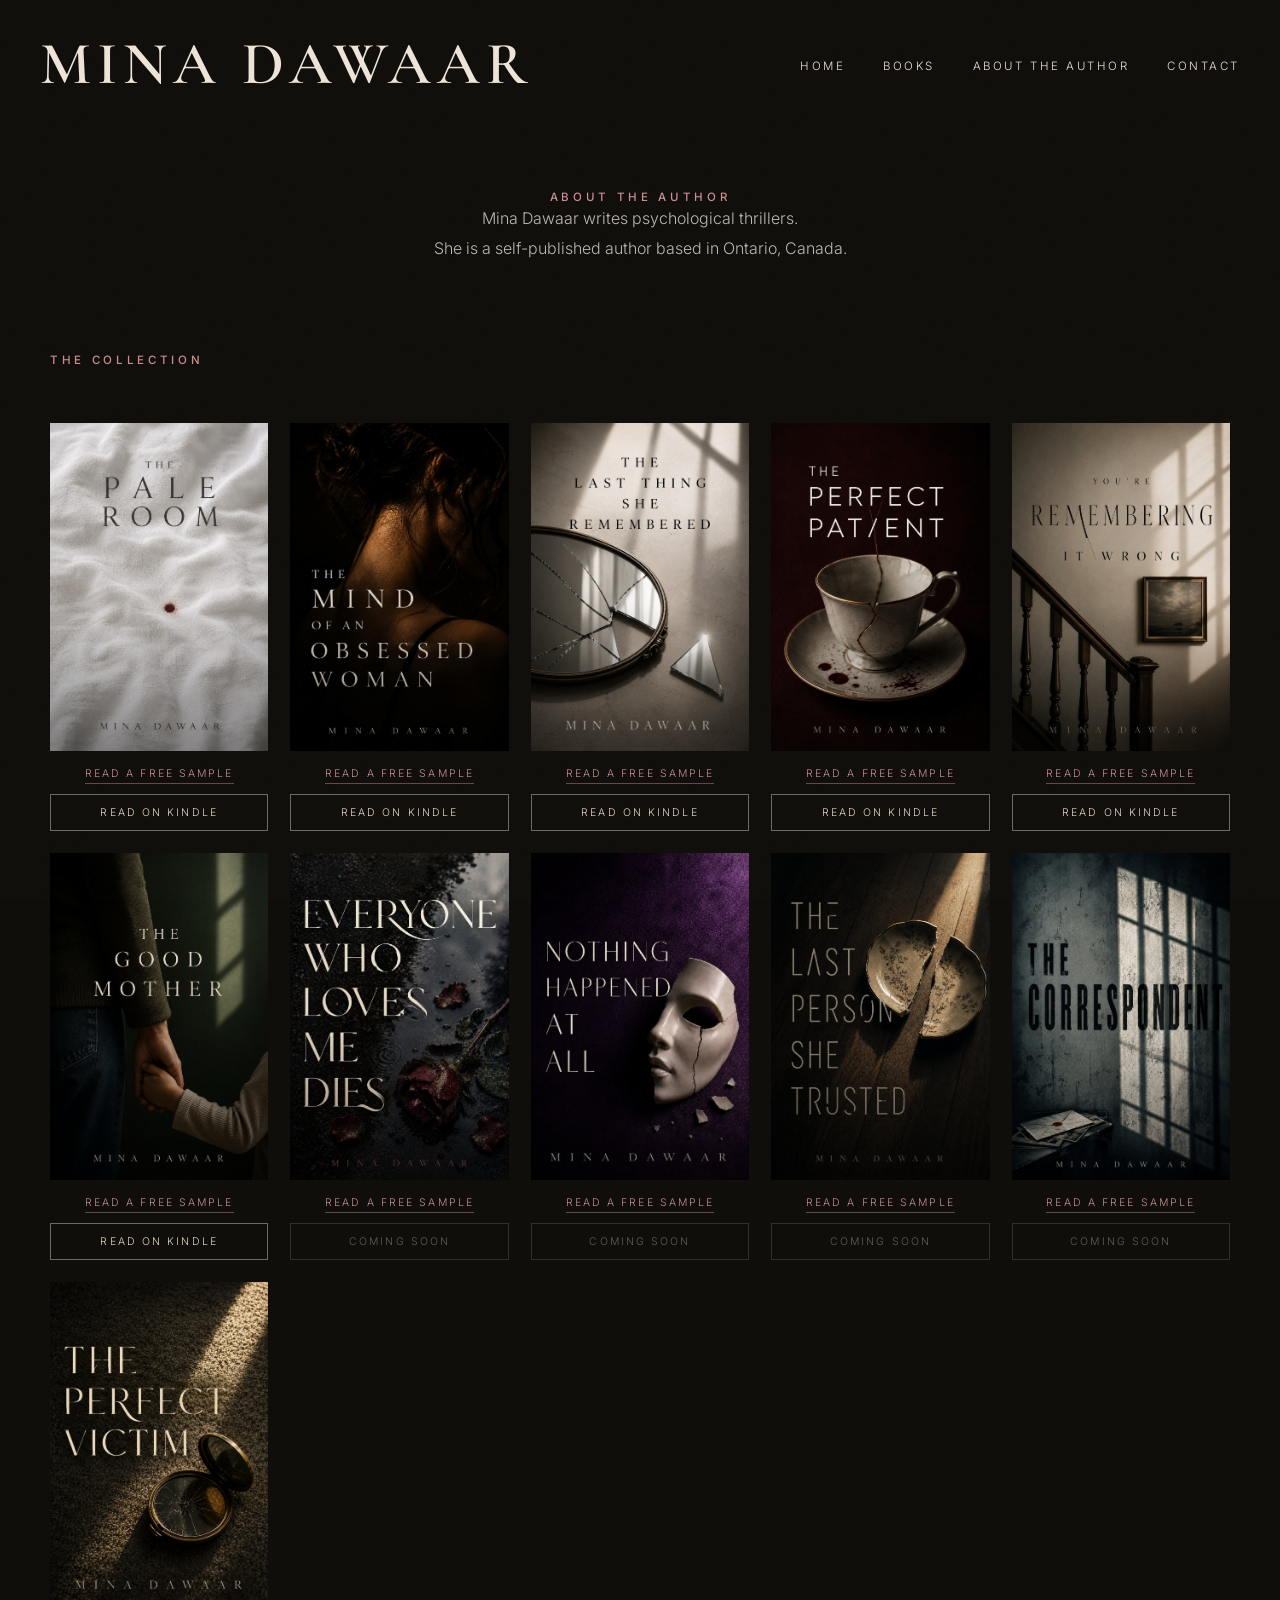
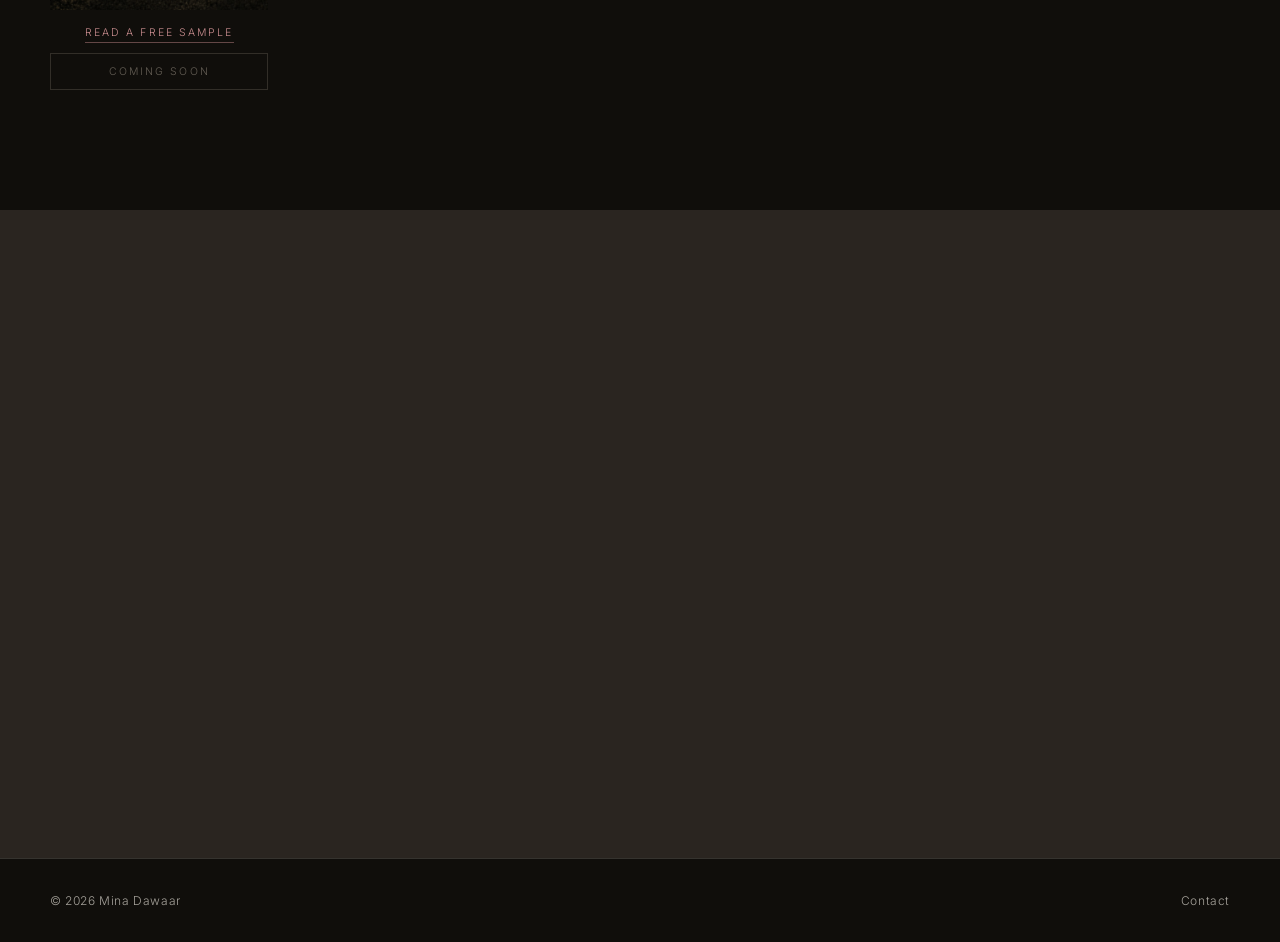
==== commit c5869c27: "Build samples for the four newest titles; cross-link all eleven" ====
--- a/index.html
+++ b/index.html
@@ -340,7 +340,18 @@
             },
             "genre": ["Psychological Thriller", "Suspense"],
             "inLanguage": "en",
-            "image": "https://www.minadawaar.com/cover-nothing-happened-at-all.jpg"
+            "image": "https://www.minadawaar.com/cover-nothing-happened-at-all.jpg",
+            "url": "https://www.minadawaar.com/sample-nothing-happened-at-all.html",
+            "bookFormat": "https://schema.org/EBook",
+            "workExample": {
+              "@type": "Book",
+              "name": "Nothing Happened at All: Free Sample",
+              "url": "https://www.minadawaar.com/sample-nothing-happened-at-all.html",
+              "isAccessibleForFree": true,
+              "inLanguage": "en",
+              "bookFormat": "https://schema.org/EBook"
+            },
+            "@id": "https://www.minadawaar.com/sample-nothing-happened-at-all.html"
           }
         },
         {
@@ -354,7 +365,18 @@
             },
             "genre": ["Psychological Thriller", "Suspense"],
             "inLanguage": "en",
-            "image": "https://www.minadawaar.com/cover-last-person-she-trusted.jpg"
+            "image": "https://www.minadawaar.com/cover-last-person-she-trusted.jpg",
+            "url": "https://www.minadawaar.com/sample-last-person-she-trusted.html",
+            "bookFormat": "https://schema.org/EBook",
+            "workExample": {
+              "@type": "Book",
+              "name": "The Last Person She Trusted: Free Sample",
+              "url": "https://www.minadawaar.com/sample-last-person-she-trusted.html",
+              "isAccessibleForFree": true,
+              "inLanguage": "en",
+              "bookFormat": "https://schema.org/EBook"
+            },
+            "@id": "https://www.minadawaar.com/sample-last-person-she-trusted.html"
           }
         },
         {
@@ -368,7 +390,18 @@
             },
             "genre": ["Psychological Thriller", "Suspense"],
             "inLanguage": "en",
-            "image": "https://www.minadawaar.com/cover-correspondent.jpg"
+            "image": "https://www.minadawaar.com/cover-correspondent.jpg",
+            "url": "https://www.minadawaar.com/sample-correspondent.html",
+            "bookFormat": "https://schema.org/EBook",
+            "workExample": {
+              "@type": "Book",
+              "name": "The Correspondent: Free Sample",
+              "url": "https://www.minadawaar.com/sample-correspondent.html",
+              "isAccessibleForFree": true,
+              "inLanguage": "en",
+              "bookFormat": "https://schema.org/EBook"
+            },
+            "@id": "https://www.minadawaar.com/sample-correspondent.html"
           }
         },
         {
@@ -382,7 +415,18 @@
             },
             "genre": ["Psychological Thriller", "Suspense"],
             "inLanguage": "en",
-            "image": "https://www.minadawaar.com/cover-perfect-victim.jpg"
+            "image": "https://www.minadawaar.com/cover-perfect-victim.jpg",
+            "url": "https://www.minadawaar.com/sample-perfect-victim.html",
+            "bookFormat": "https://schema.org/EBook",
+            "workExample": {
+              "@type": "Book",
+              "name": "The Perfect Victim: Free Sample",
+              "url": "https://www.minadawaar.com/sample-perfect-victim.html",
+              "isAccessibleForFree": true,
+              "inLanguage": "en",
+              "bookFormat": "https://schema.org/EBook"
+            },
+            "@id": "https://www.minadawaar.com/sample-perfect-victim.html"
           }
         }
       ]
@@ -497,37 +541,41 @@
     </div>
 
     <div class="book-item reveal swap-b">
-      <div class="book-card has-photo is-unreleased">
+      <a href="sample-nothing-happened-at-all.html" class="book-card has-photo">
         <img loading="lazy" src="cover-nothing-happened-at-all.jpg" alt="Nothing Happened at All by Mina Dawaar" width="1023" height="1537">
-      </div>
-      <div class="card-actions">
+      </a>
+      <div class="card-actions">
+        <a href="sample-nothing-happened-at-all.html" class="card-sample">Read a Free Sample</a>
         <span class="card-buy is-soon">Coming Soon</span>
       </div>
     </div>
 
     <div class="book-item reveal swap-a">
-      <div class="book-card has-photo is-unreleased">
+      <a href="sample-last-person-she-trusted.html" class="book-card has-photo">
         <img loading="lazy" src="cover-last-person-she-trusted.jpg" alt="The Last Person She Trusted by Mina Dawaar" width="1023" height="1537">
-      </div>
-      <div class="card-actions">
+      </a>
+      <div class="card-actions">
+        <a href="sample-last-person-she-trusted.html" class="card-sample">Read a Free Sample</a>
         <span class="card-buy is-soon">Coming Soon</span>
       </div>
     </div>
 
     <div class="book-item reveal swap-c">
-      <div class="book-card has-photo is-unreleased">
+      <a href="sample-correspondent.html" class="book-card has-photo">
         <img loading="lazy" src="cover-correspondent.jpg" alt="The Correspondent by Mina Dawaar" width="1023" height="1537">
-      </div>
-      <div class="card-actions">
+      </a>
+      <div class="card-actions">
+        <a href="sample-correspondent.html" class="card-sample">Read a Free Sample</a>
         <span class="card-buy is-soon">Coming Soon</span>
       </div>
     </div>
 
     <div class="book-item reveal swap-d">
-      <div class="book-card has-photo is-unreleased">
+      <a href="sample-perfect-victim.html" class="book-card has-photo">
         <img loading="lazy" src="cover-perfect-victim.jpg" alt="The Perfect Victim by Mina Dawaar" width="1023" height="1537">
-      </div>
-      <div class="card-actions">
+      </a>
+      <div class="card-actions">
+        <a href="sample-perfect-victim.html" class="card-sample">Read a Free Sample</a>
         <span class="card-buy is-soon">Coming Soon</span>
       </div>
     </div>
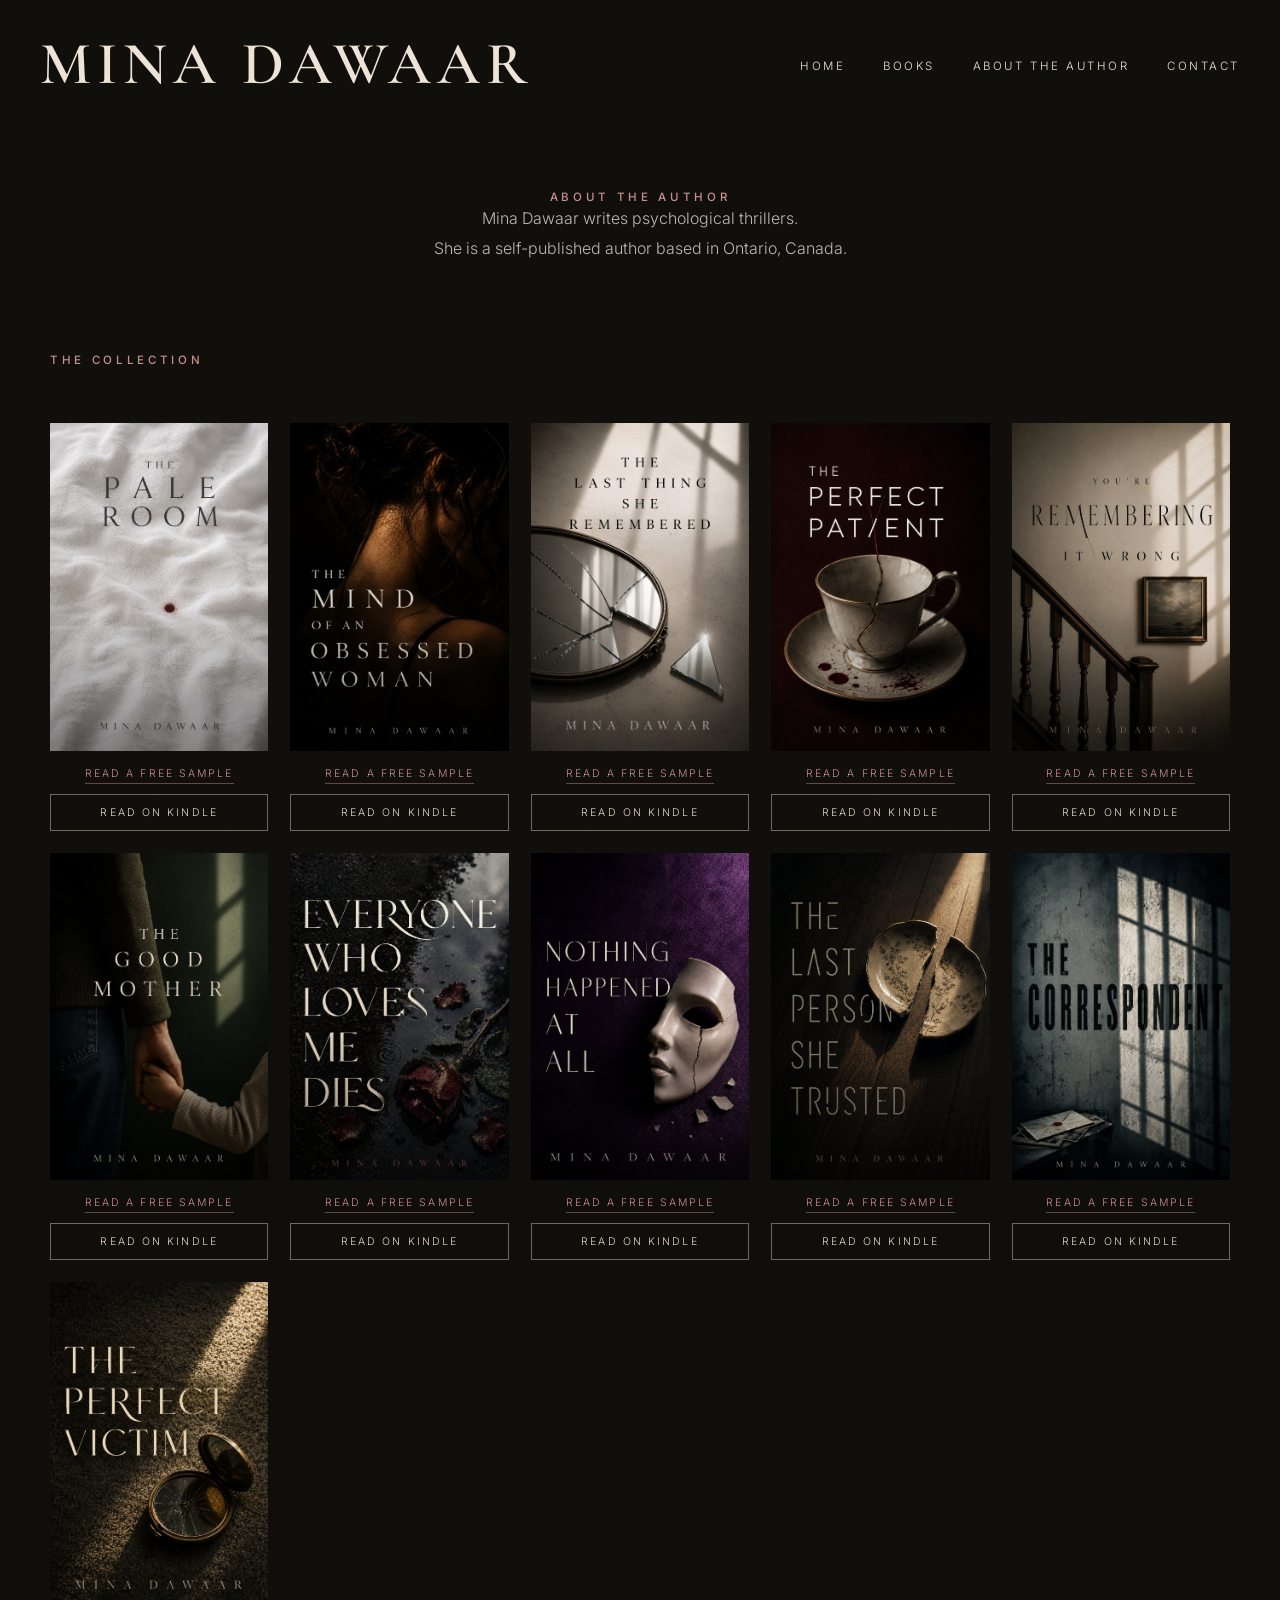
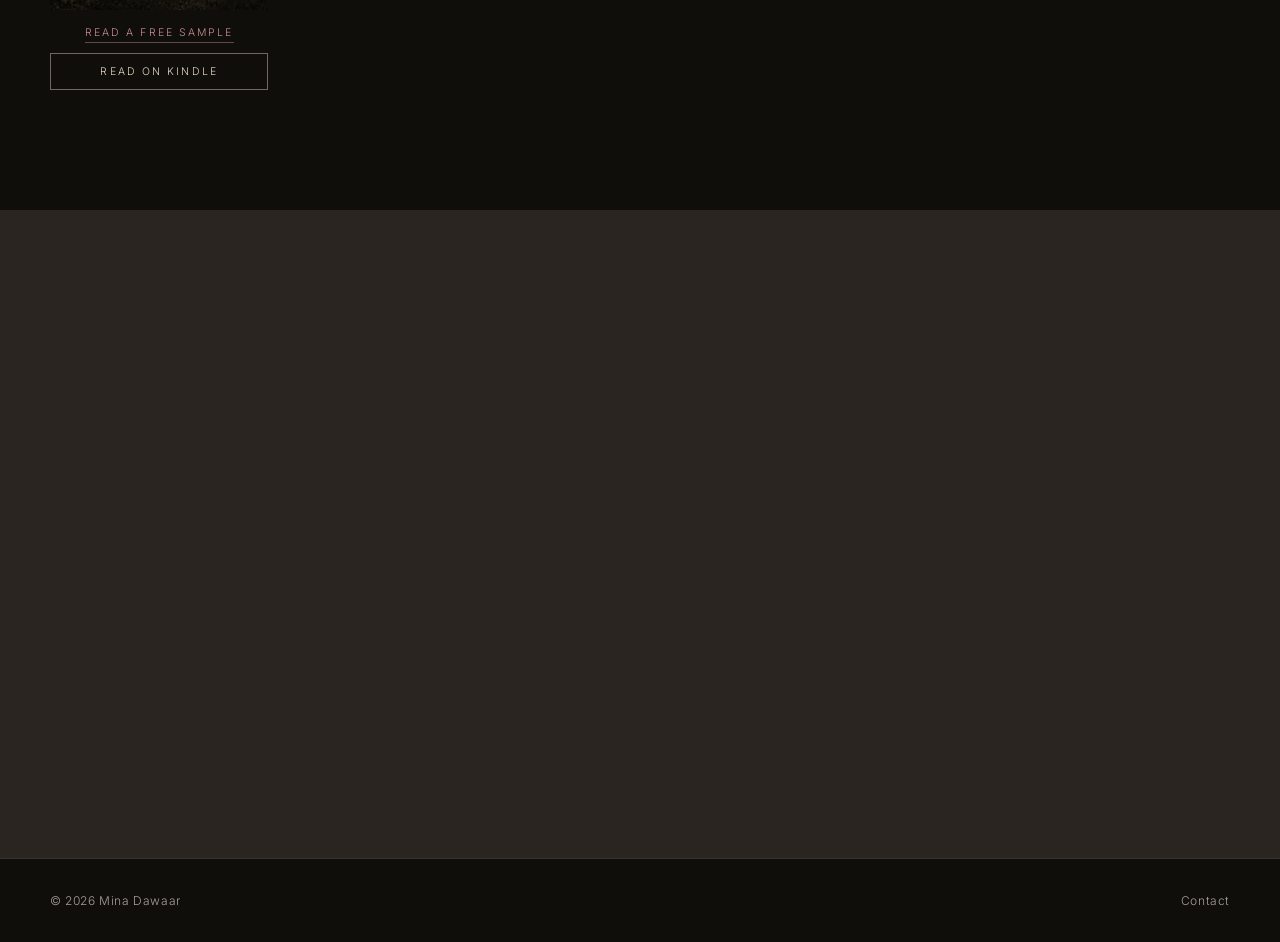
==== commit 27deae69: "All eleven titles are out: Kindle links and priced Offers for the last five" ====
--- a/index.html
+++ b/index.html
@@ -318,6 +318,17 @@
             "image": "https://www.minadawaar.com/cover-everyone-who-loves-me-dies.jpg",
             "url": "https://www.minadawaar.com/sample-everyone-who-loves-me-dies.html",
             "bookFormat": "https://schema.org/EBook",
+            "offers": {
+              "@type": "Offer",
+              "url": "https://www.amazon.com/dp/B0HHMP6NRP",
+              "price": "12.99",
+              "priceCurrency": "USD",
+              "availability": "https://schema.org/InStock",
+              "eligibleRegion": [
+                { "@type": "Country", "name": "US" },
+                { "@type": "Country", "name": "CA" }
+              ]
+            },
             "workExample": {
               "@type": "Book",
               "name": "Everyone Who Loves Me Dies: Free Sample",
@@ -343,6 +354,17 @@
             "image": "https://www.minadawaar.com/cover-nothing-happened-at-all.jpg",
             "url": "https://www.minadawaar.com/sample-nothing-happened-at-all.html",
             "bookFormat": "https://schema.org/EBook",
+            "offers": {
+              "@type": "Offer",
+              "url": "https://www.amazon.com/dp/B0HHMCJC15",
+              "price": "12.99",
+              "priceCurrency": "USD",
+              "availability": "https://schema.org/InStock",
+              "eligibleRegion": [
+                { "@type": "Country", "name": "US" },
+                { "@type": "Country", "name": "CA" }
+              ]
+            },
             "workExample": {
               "@type": "Book",
               "name": "Nothing Happened at All: Free Sample",
@@ -368,6 +390,17 @@
             "image": "https://www.minadawaar.com/cover-last-person-she-trusted.jpg",
             "url": "https://www.minadawaar.com/sample-last-person-she-trusted.html",
             "bookFormat": "https://schema.org/EBook",
+            "offers": {
+              "@type": "Offer",
+              "url": "https://www.amazon.com/dp/B0HHM7876Q",
+              "price": "12.99",
+              "priceCurrency": "USD",
+              "availability": "https://schema.org/InStock",
+              "eligibleRegion": [
+                { "@type": "Country", "name": "US" },
+                { "@type": "Country", "name": "CA" }
+              ]
+            },
             "workExample": {
               "@type": "Book",
               "name": "The Last Person She Trusted: Free Sample",
@@ -393,6 +426,17 @@
             "image": "https://www.minadawaar.com/cover-correspondent.jpg",
             "url": "https://www.minadawaar.com/sample-correspondent.html",
             "bookFormat": "https://schema.org/EBook",
+            "offers": {
+              "@type": "Offer",
+              "url": "https://www.amazon.com/dp/B0HHNT5THT",
+              "price": "12.99",
+              "priceCurrency": "USD",
+              "availability": "https://schema.org/InStock",
+              "eligibleRegion": [
+                { "@type": "Country", "name": "US" },
+                { "@type": "Country", "name": "CA" }
+              ]
+            },
             "workExample": {
               "@type": "Book",
               "name": "The Correspondent: Free Sample",
@@ -418,6 +462,17 @@
             "image": "https://www.minadawaar.com/cover-perfect-victim.jpg",
             "url": "https://www.minadawaar.com/sample-perfect-victim.html",
             "bookFormat": "https://schema.org/EBook",
+            "offers": {
+              "@type": "Offer",
+              "url": "https://www.amazon.com/dp/B0HHM9DXMC",
+              "price": "12.99",
+              "priceCurrency": "USD",
+              "availability": "https://schema.org/InStock",
+              "eligibleRegion": [
+                { "@type": "Country", "name": "US" },
+                { "@type": "Country", "name": "CA" }
+              ]
+            },
             "workExample": {
               "@type": "Book",
               "name": "The Perfect Victim: Free Sample",
@@ -536,7 +591,7 @@
       </a>
       <div class="card-actions">
         <a href="sample-everyone-who-loves-me-dies.html" class="card-sample">Read a Free Sample</a>
-        <span class="card-buy is-soon">Coming Soon</span>
+        <a href="https://www.amazon.com/dp/B0HHMP6NRP" class="card-buy" target="_blank" rel="noopener">Read on Kindle</a>
       </div>
     </div>
 
@@ -546,7 +601,7 @@
       </a>
       <div class="card-actions">
         <a href="sample-nothing-happened-at-all.html" class="card-sample">Read a Free Sample</a>
-        <span class="card-buy is-soon">Coming Soon</span>
+        <a href="https://www.amazon.com/dp/B0HHMCJC15" class="card-buy" target="_blank" rel="noopener">Read on Kindle</a>
       </div>
     </div>
 
@@ -556,7 +611,7 @@
       </a>
       <div class="card-actions">
         <a href="sample-last-person-she-trusted.html" class="card-sample">Read a Free Sample</a>
-        <span class="card-buy is-soon">Coming Soon</span>
+        <a href="https://www.amazon.com/dp/B0HHM7876Q" class="card-buy" target="_blank" rel="noopener">Read on Kindle</a>
       </div>
     </div>
 
@@ -566,7 +621,7 @@
       </a>
       <div class="card-actions">
         <a href="sample-correspondent.html" class="card-sample">Read a Free Sample</a>
-        <span class="card-buy is-soon">Coming Soon</span>
+        <a href="https://www.amazon.com/dp/B0HHNT5THT" class="card-buy" target="_blank" rel="noopener">Read on Kindle</a>
       </div>
     </div>
 
@@ -576,7 +631,7 @@
       </a>
       <div class="card-actions">
         <a href="sample-perfect-victim.html" class="card-sample">Read a Free Sample</a>
-        <span class="card-buy is-soon">Coming Soon</span>
+        <a href="https://www.amazon.com/dp/B0HHM9DXMC" class="card-buy" target="_blank" rel="noopener">Read on Kindle</a>
       </div>
     </div>
 
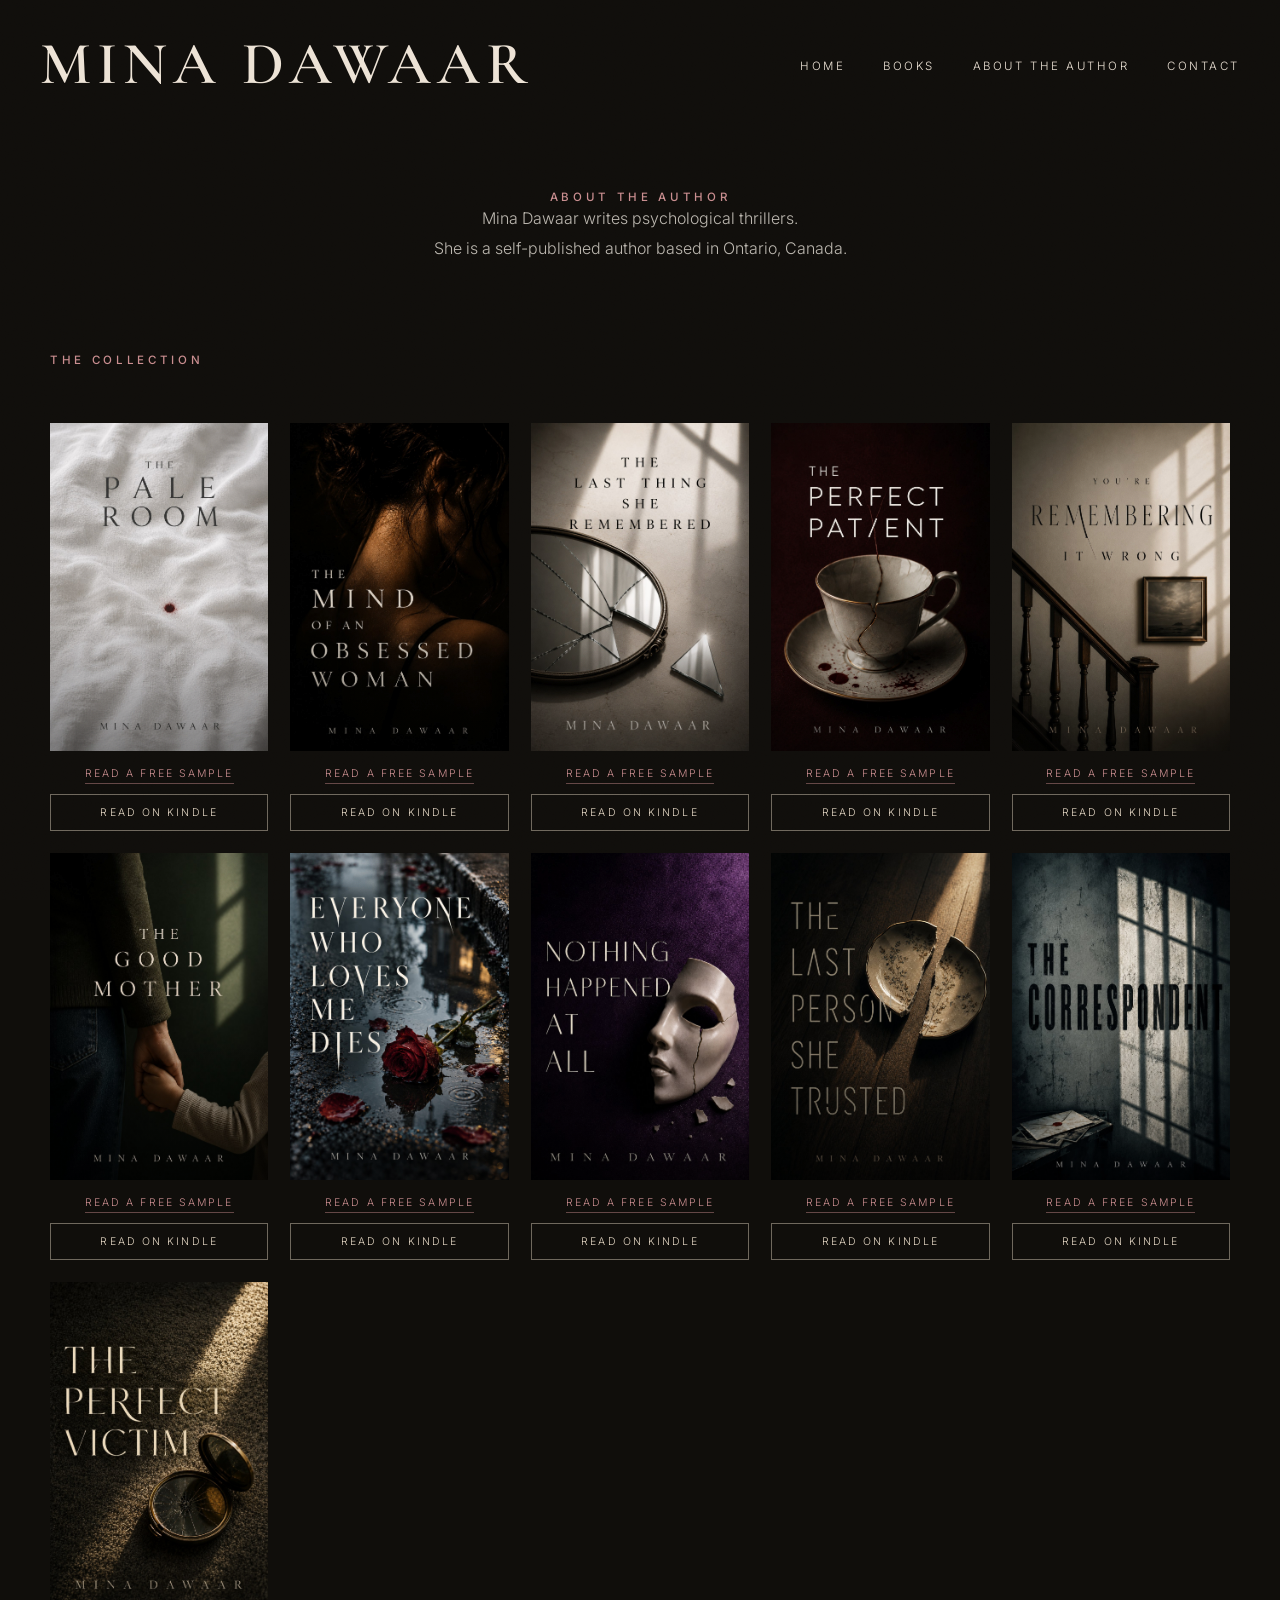
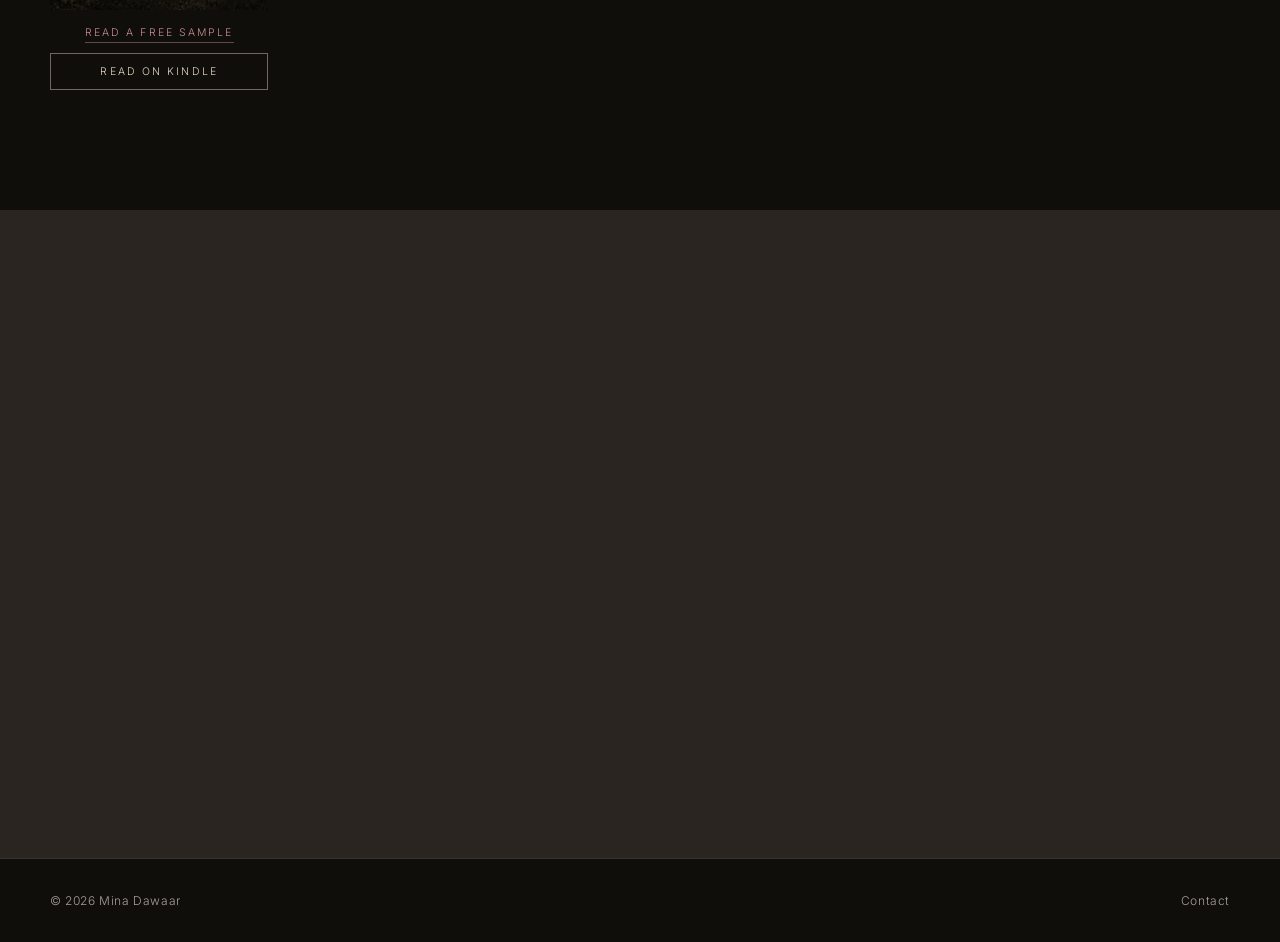
==== commit 39932064: "Update the Everyone Who Loves Me Dies cover" ====
--- a/index.html
+++ b/index.html
@@ -97,8 +97,8 @@
             "genre": ["Psychological Thriller", "Suspense"],
             "inLanguage": "en",
             "image": "https://www.minadawaar.com/cover-pale-room.jpg",
-            "@id": "https://www.minadawaar.com/pale-room.html",
-            "url": "https://www.minadawaar.com/pale-room.html",
+            "@id": "https://www.minadawaar.com/sample-pale-room.html",
+            "url": "https://www.minadawaar.com/sample-pale-room.html",
             "bookFormat": "https://schema.org/EBook",
             "offers": {
               "@type": "Offer",
@@ -134,7 +134,7 @@
             "genre": ["Psychological Thriller", "Suspense"],
             "inLanguage": "en",
             "image": "https://www.minadawaar.com/cover-mind-of-an-obsessed-woman.jpg",
-            "url": "https://www.minadawaar.com/mind-of-an-obsessed-woman.html",
+            "url": "https://www.minadawaar.com/sample-mind-of-an-obsessed-woman.html",
             "bookFormat": "https://schema.org/EBook",
             "offers": {
               "@type": "Offer",
@@ -156,7 +156,7 @@
               "inLanguage": "en",
               "bookFormat": "https://schema.org/EBook"
             },
-            "@id": "https://www.minadawaar.com/mind-of-an-obsessed-woman.html"
+            "@id": "https://www.minadawaar.com/sample-mind-of-an-obsessed-woman.html"
           }
         },
         {
@@ -171,8 +171,8 @@
             "genre": ["Psychological Thriller", "Suspense"],
             "inLanguage": "en",
             "image": "https://www.minadawaar.com/cover-last-thing-she-remembered.jpg",
-            "@id": "https://www.minadawaar.com/last-thing-she-remembered.html",
-            "url": "https://www.minadawaar.com/last-thing-she-remembered.html",
+            "@id": "https://www.minadawaar.com/sample-last-thing-she-remembered.html",
+            "url": "https://www.minadawaar.com/sample-last-thing-she-remembered.html",
             "bookFormat": "https://schema.org/EBook",
             "offers": {
               "@type": "Offer",
@@ -587,7 +587,7 @@
 
     <div class="book-item reveal">
       <a href="sample-everyone-who-loves-me-dies.html" class="book-card has-photo">
-        <img loading="lazy" src="cover-everyone-who-loves-me-dies.jpg" alt="Everyone Who Loves Me Dies by Mina Dawaar" width="1023" height="1537">
+        <img loading="lazy" src="cover-everyone-who-loves-me-dies.jpg" alt="Everyone Who Loves Me Dies by Mina Dawaar" width="1024" height="1536">
       </a>
       <div class="card-actions">
         <a href="sample-everyone-who-loves-me-dies.html" class="card-sample">Read a Free Sample</a>
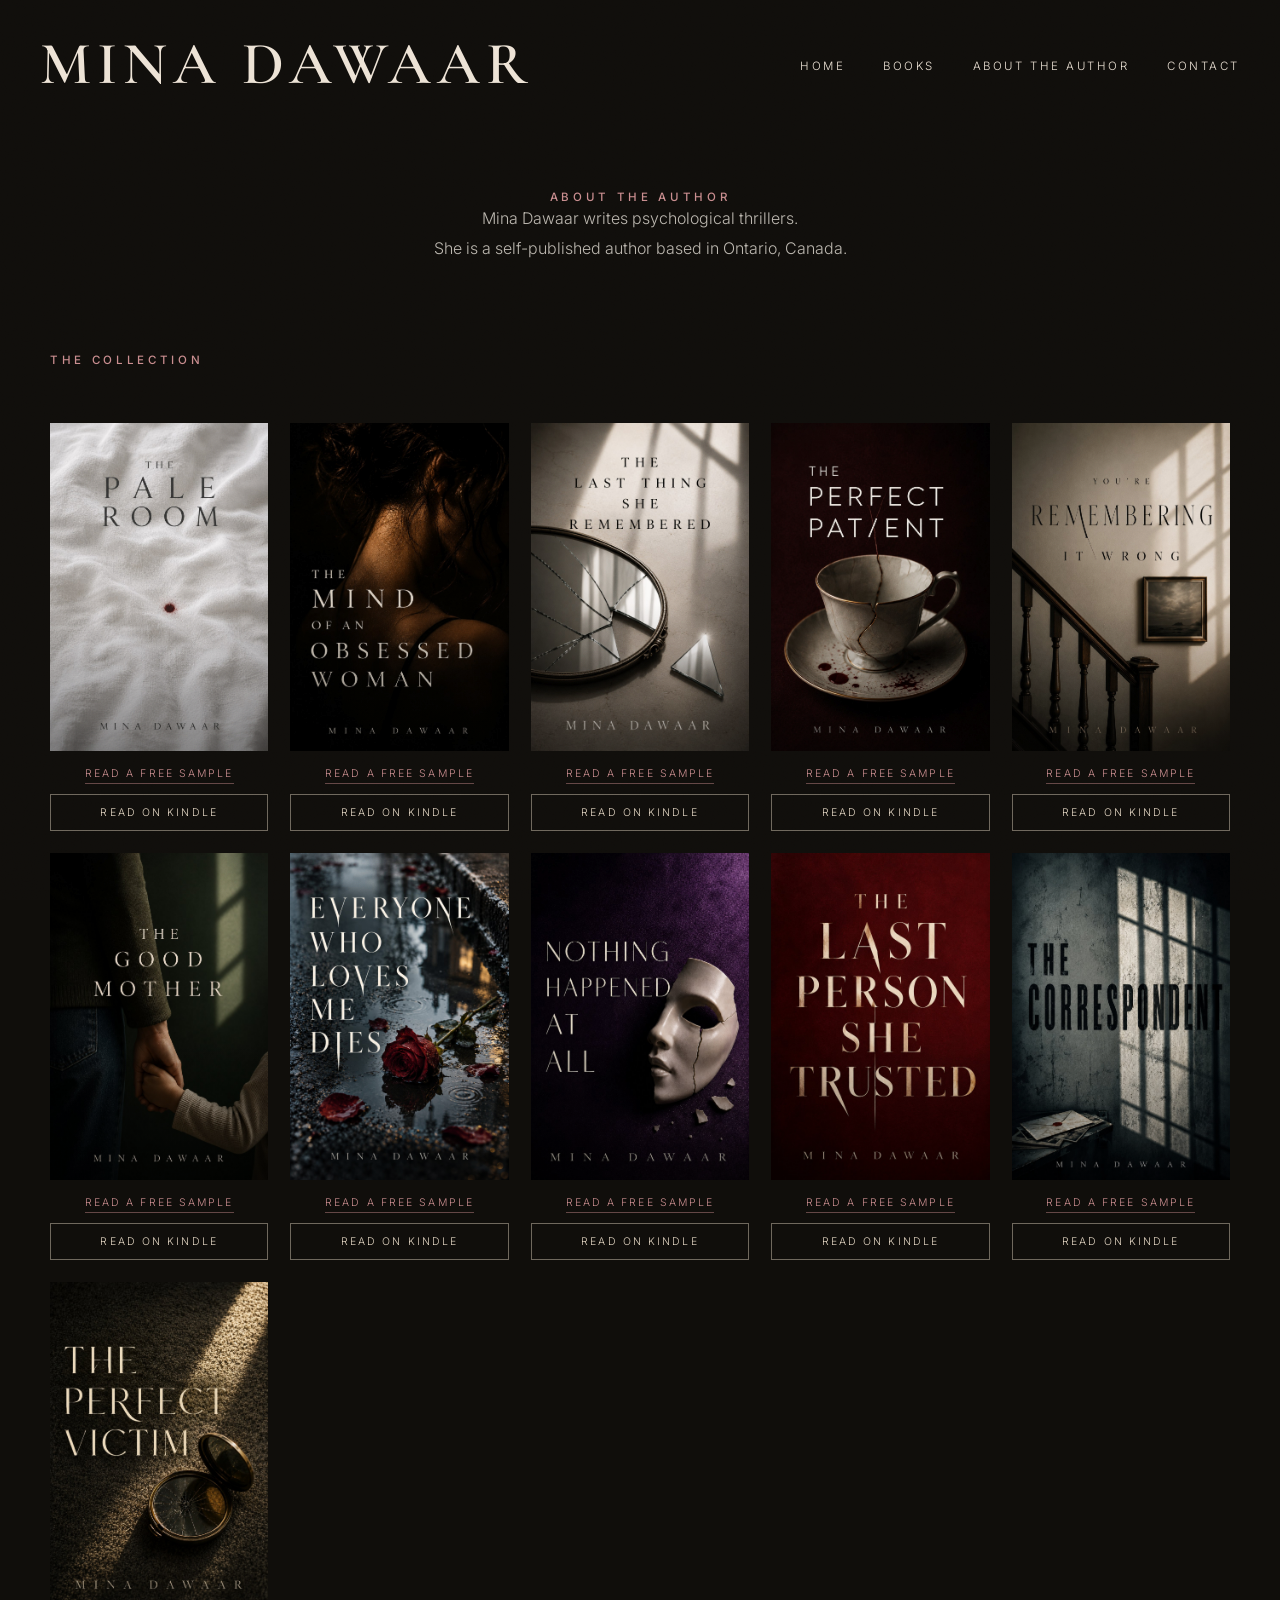
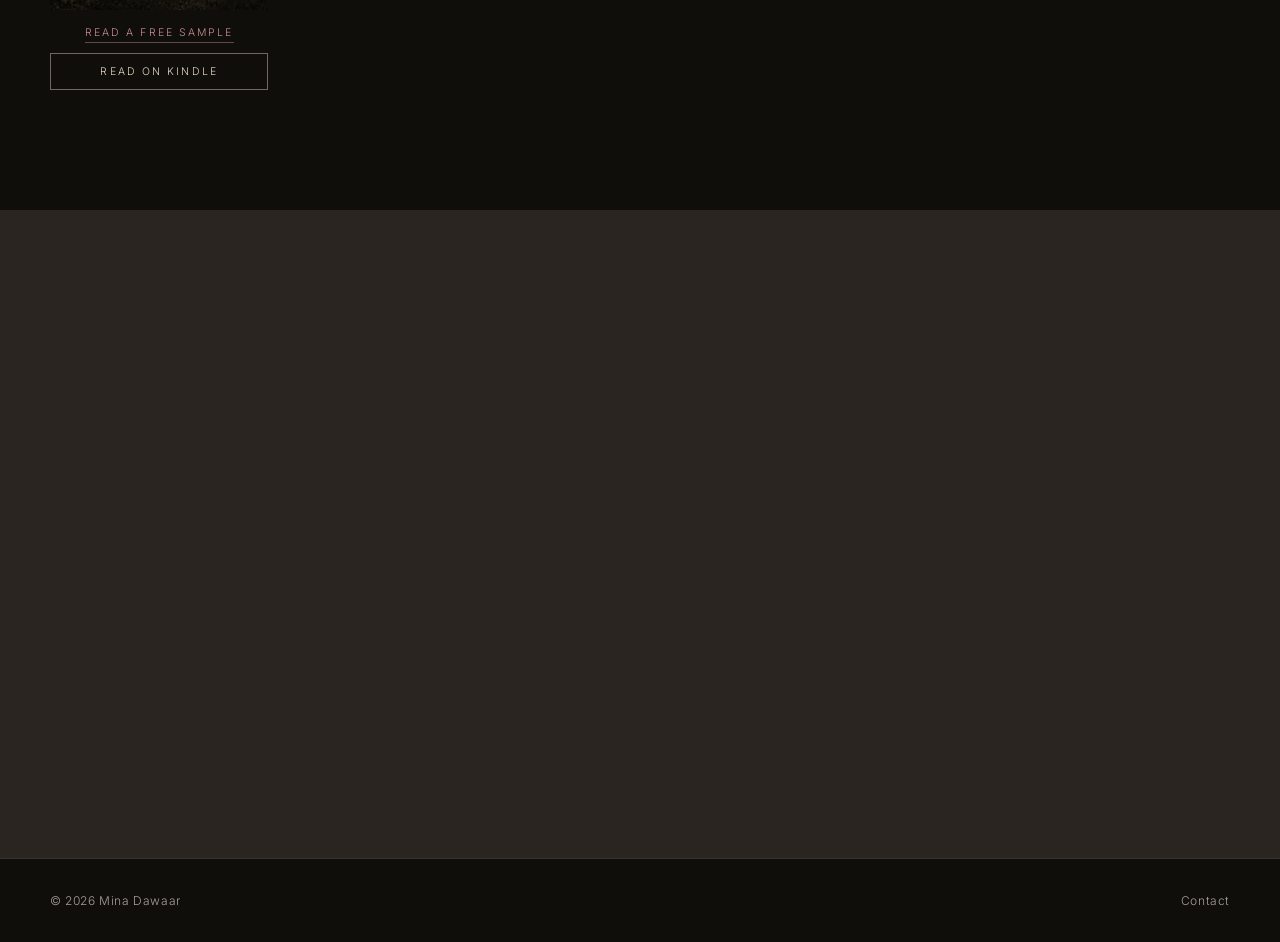
==== commit f3184a2a: "Update The Last Person She Trusted cover" ====
--- a/index.html
+++ b/index.html
@@ -607,7 +607,7 @@
 
     <div class="book-item reveal swap-a">
       <a href="sample-last-person-she-trusted.html" class="book-card has-photo">
-        <img loading="lazy" src="cover-last-person-she-trusted.jpg" alt="The Last Person She Trusted by Mina Dawaar" width="1023" height="1537">
+        <img loading="lazy" src="cover-last-person-she-trusted.jpg" alt="The Last Person She Trusted by Mina Dawaar" width="1024" height="1536">
       </a>
       <div class="card-actions">
         <a href="sample-last-person-she-trusted.html" class="card-sample">Read a Free Sample</a>
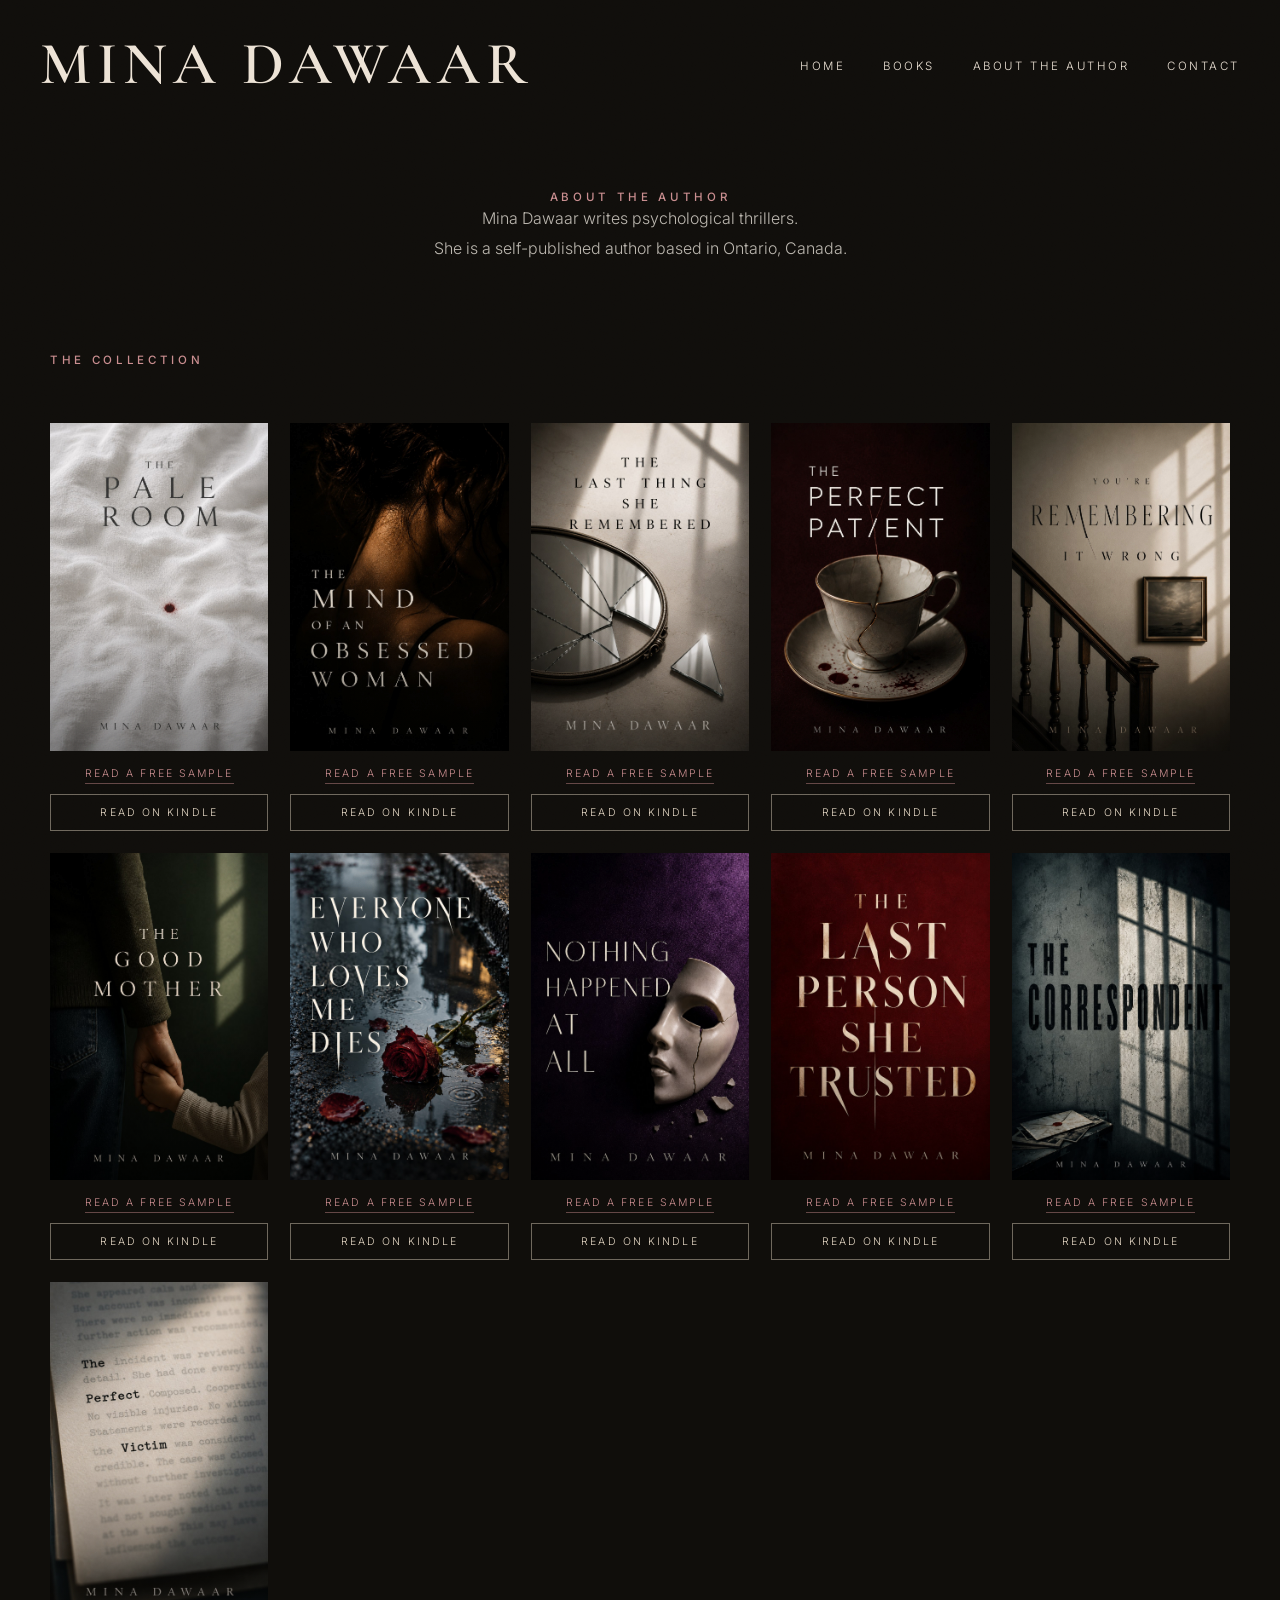
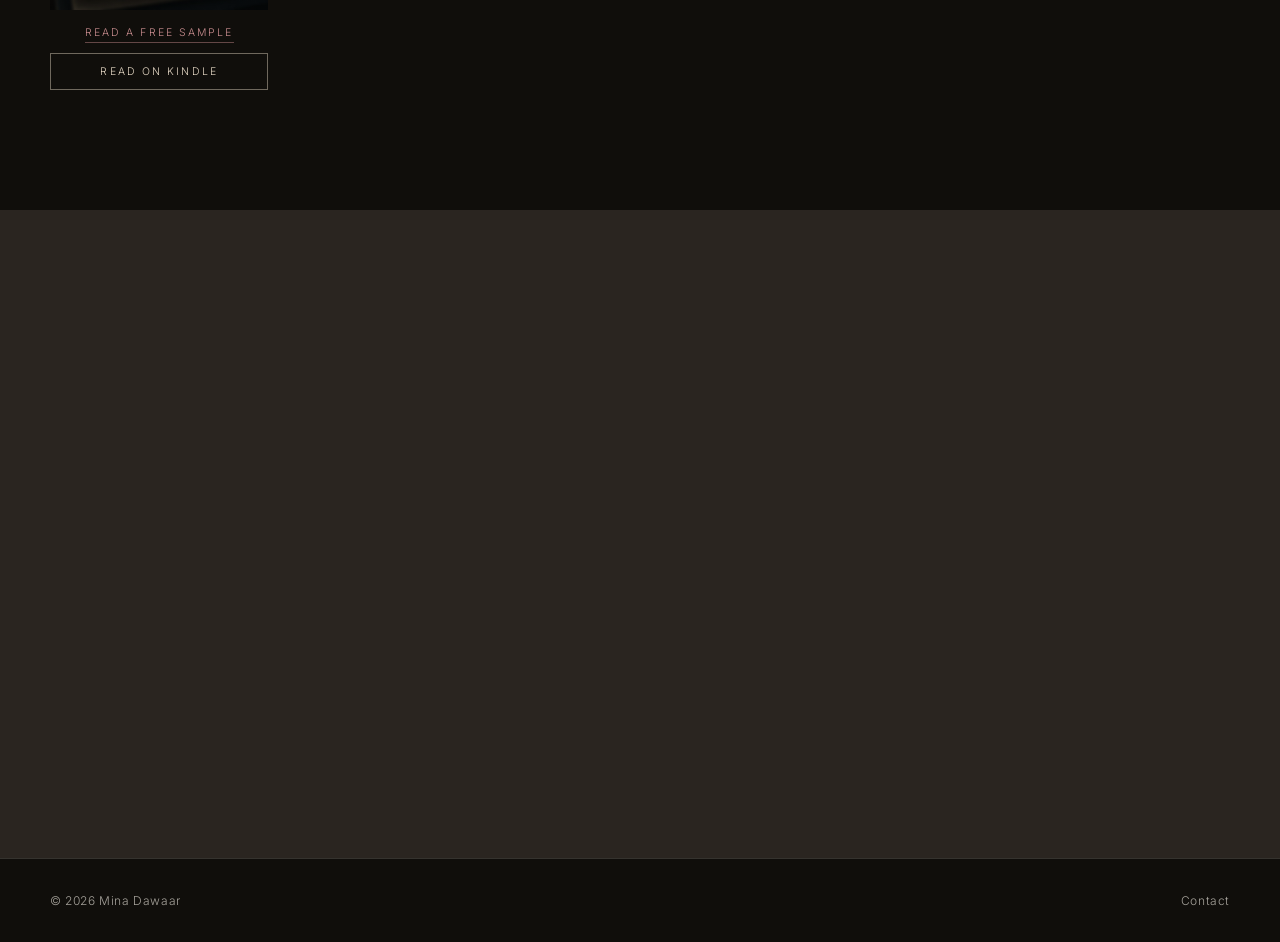
==== commit fef16c53: "Update The Perfect Victim cover" ====
--- a/index.html
+++ b/index.html
@@ -627,7 +627,7 @@
 
     <div class="book-item reveal swap-d">
       <a href="sample-perfect-victim.html" class="book-card has-photo">
-        <img loading="lazy" src="cover-perfect-victim.jpg" alt="The Perfect Victim by Mina Dawaar" width="1023" height="1537">
+        <img loading="lazy" src="cover-perfect-victim.jpg" alt="The Perfect Victim by Mina Dawaar" width="1024" height="1536">
       </a>
       <div class="card-actions">
         <a href="sample-perfect-victim.html" class="card-sample">Read a Free Sample</a>
